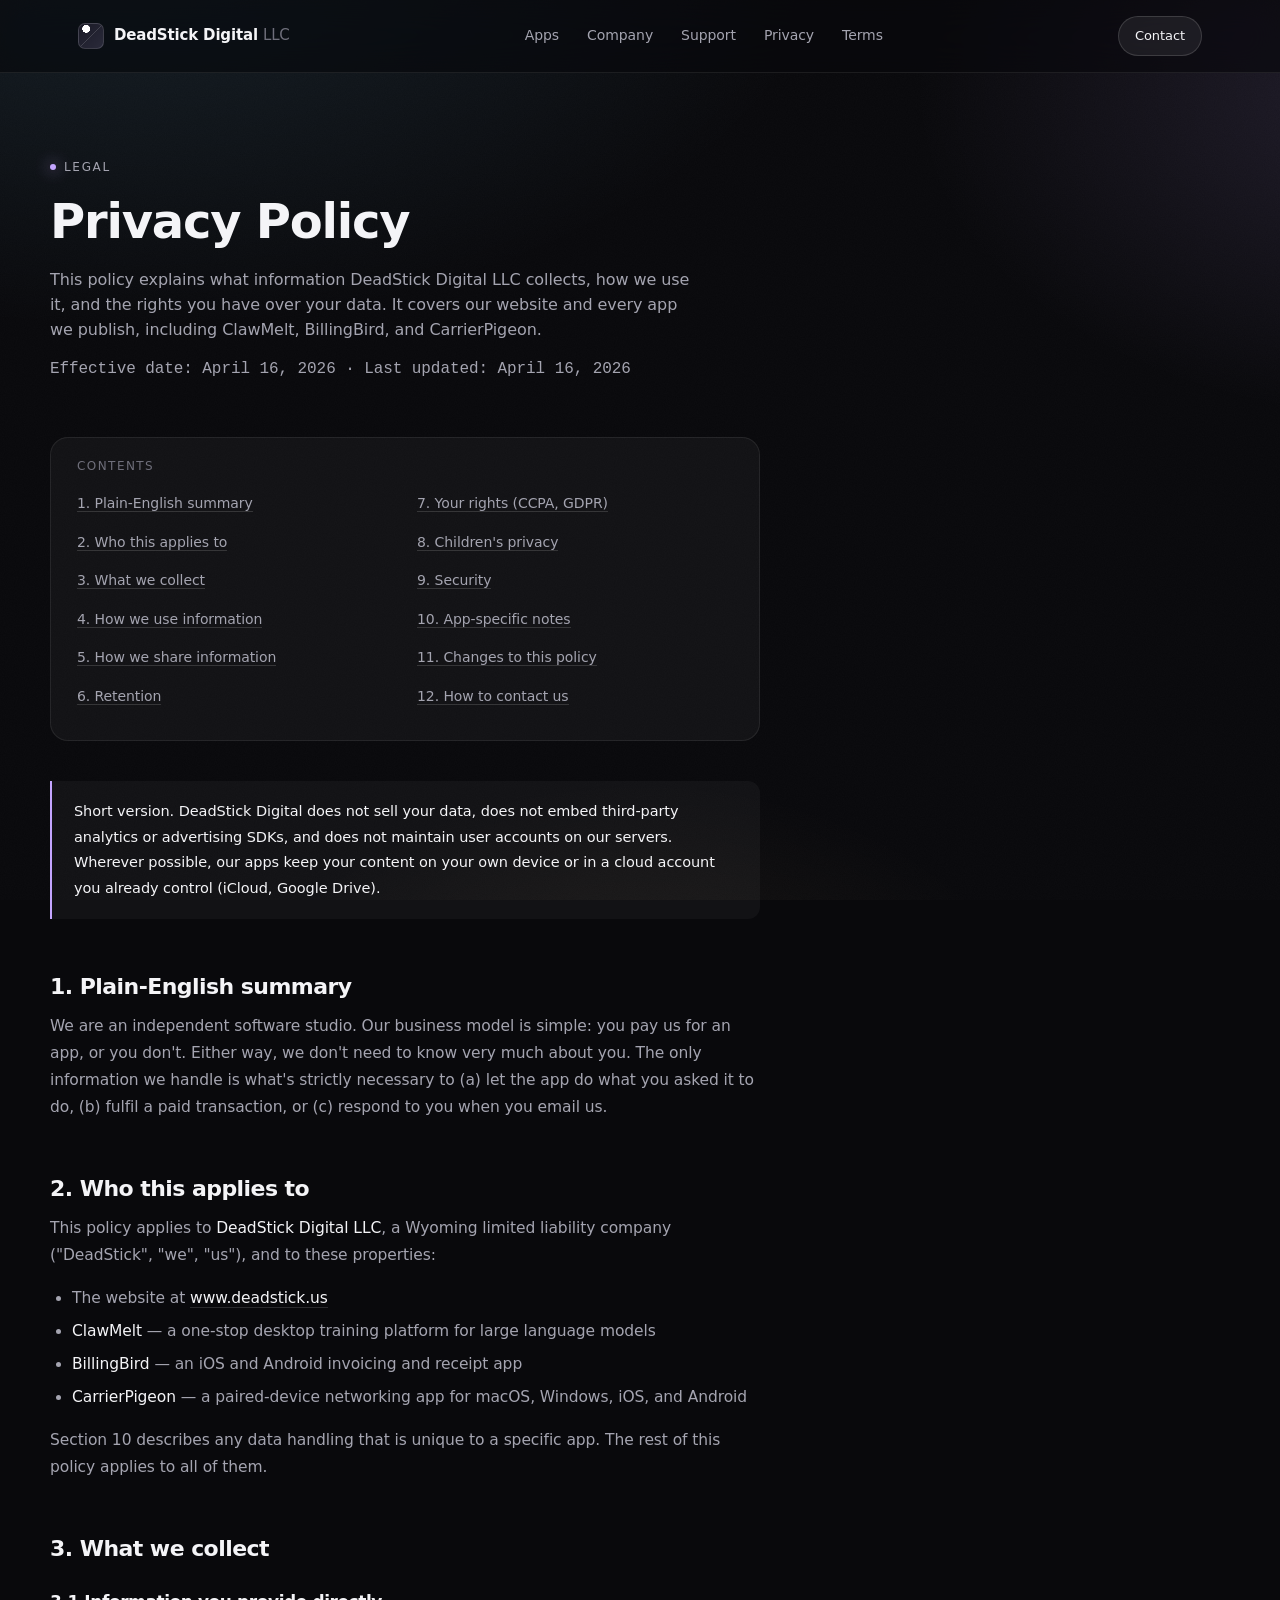
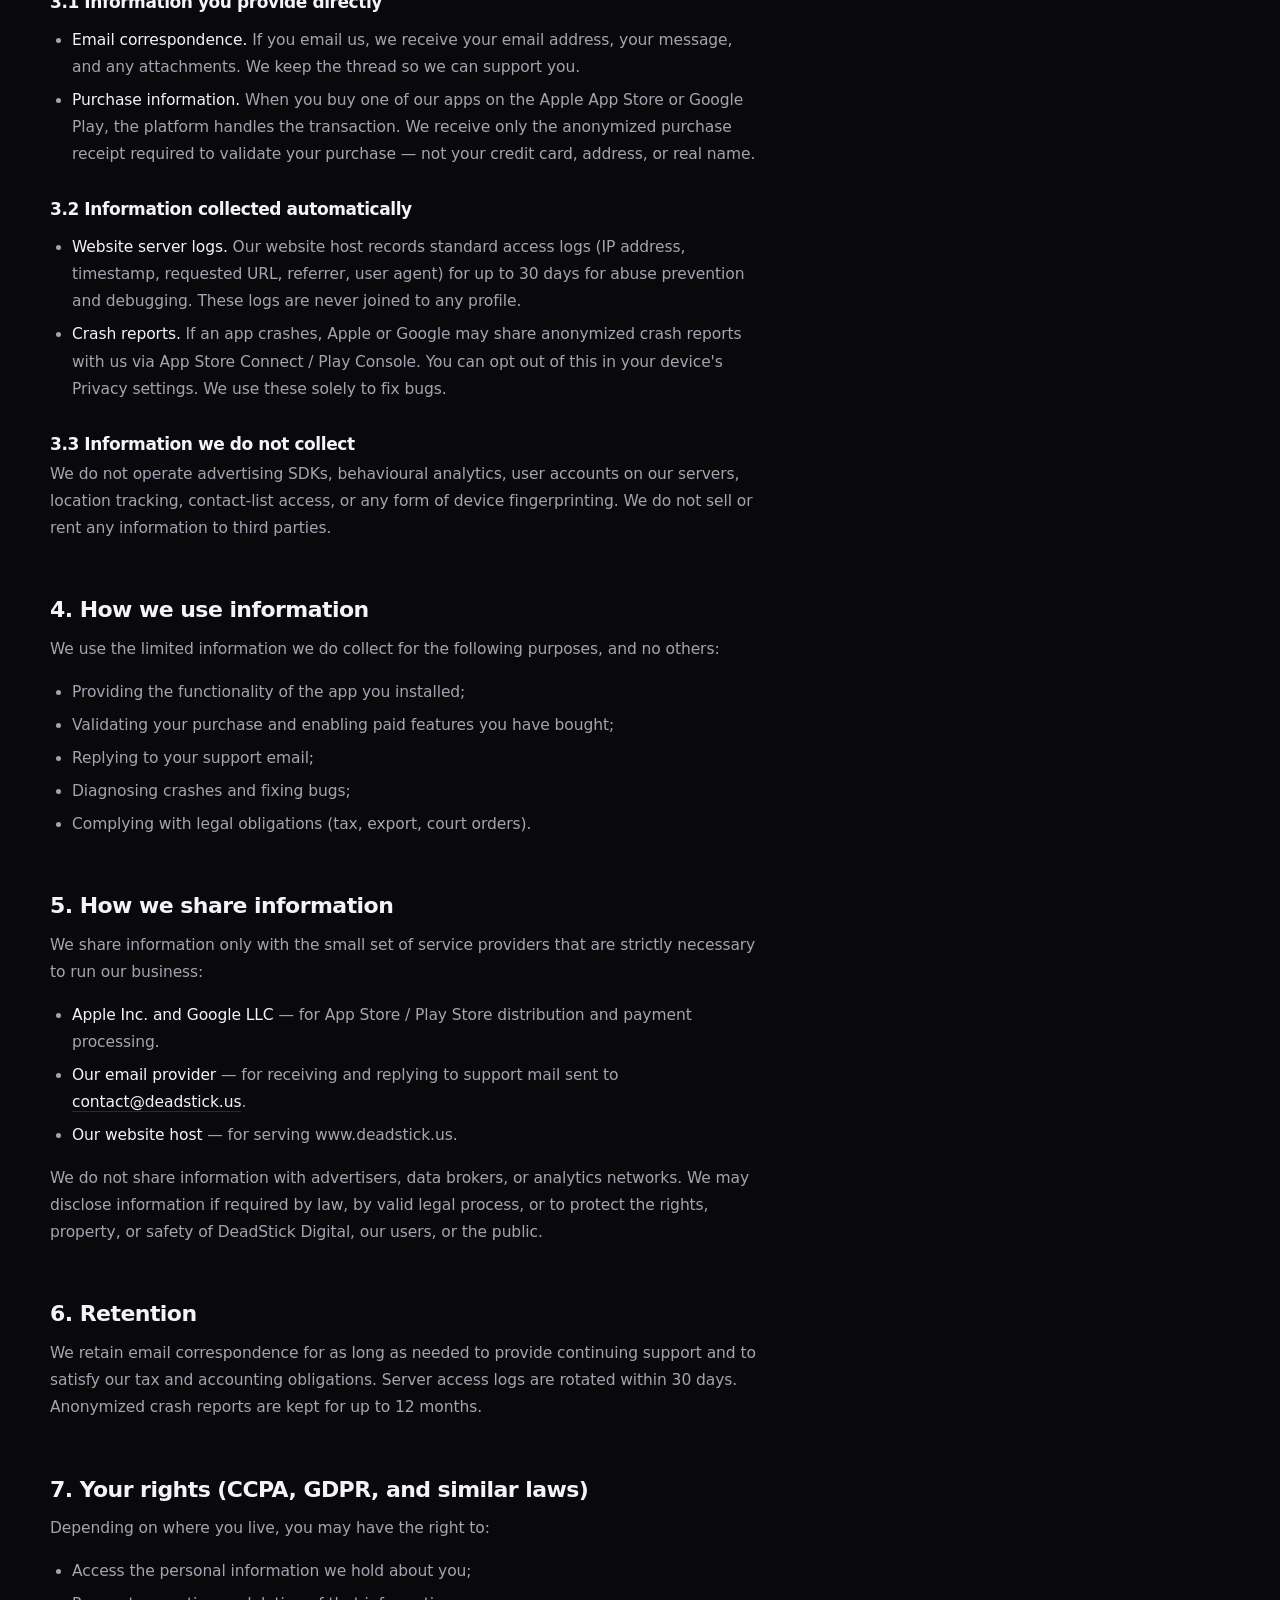
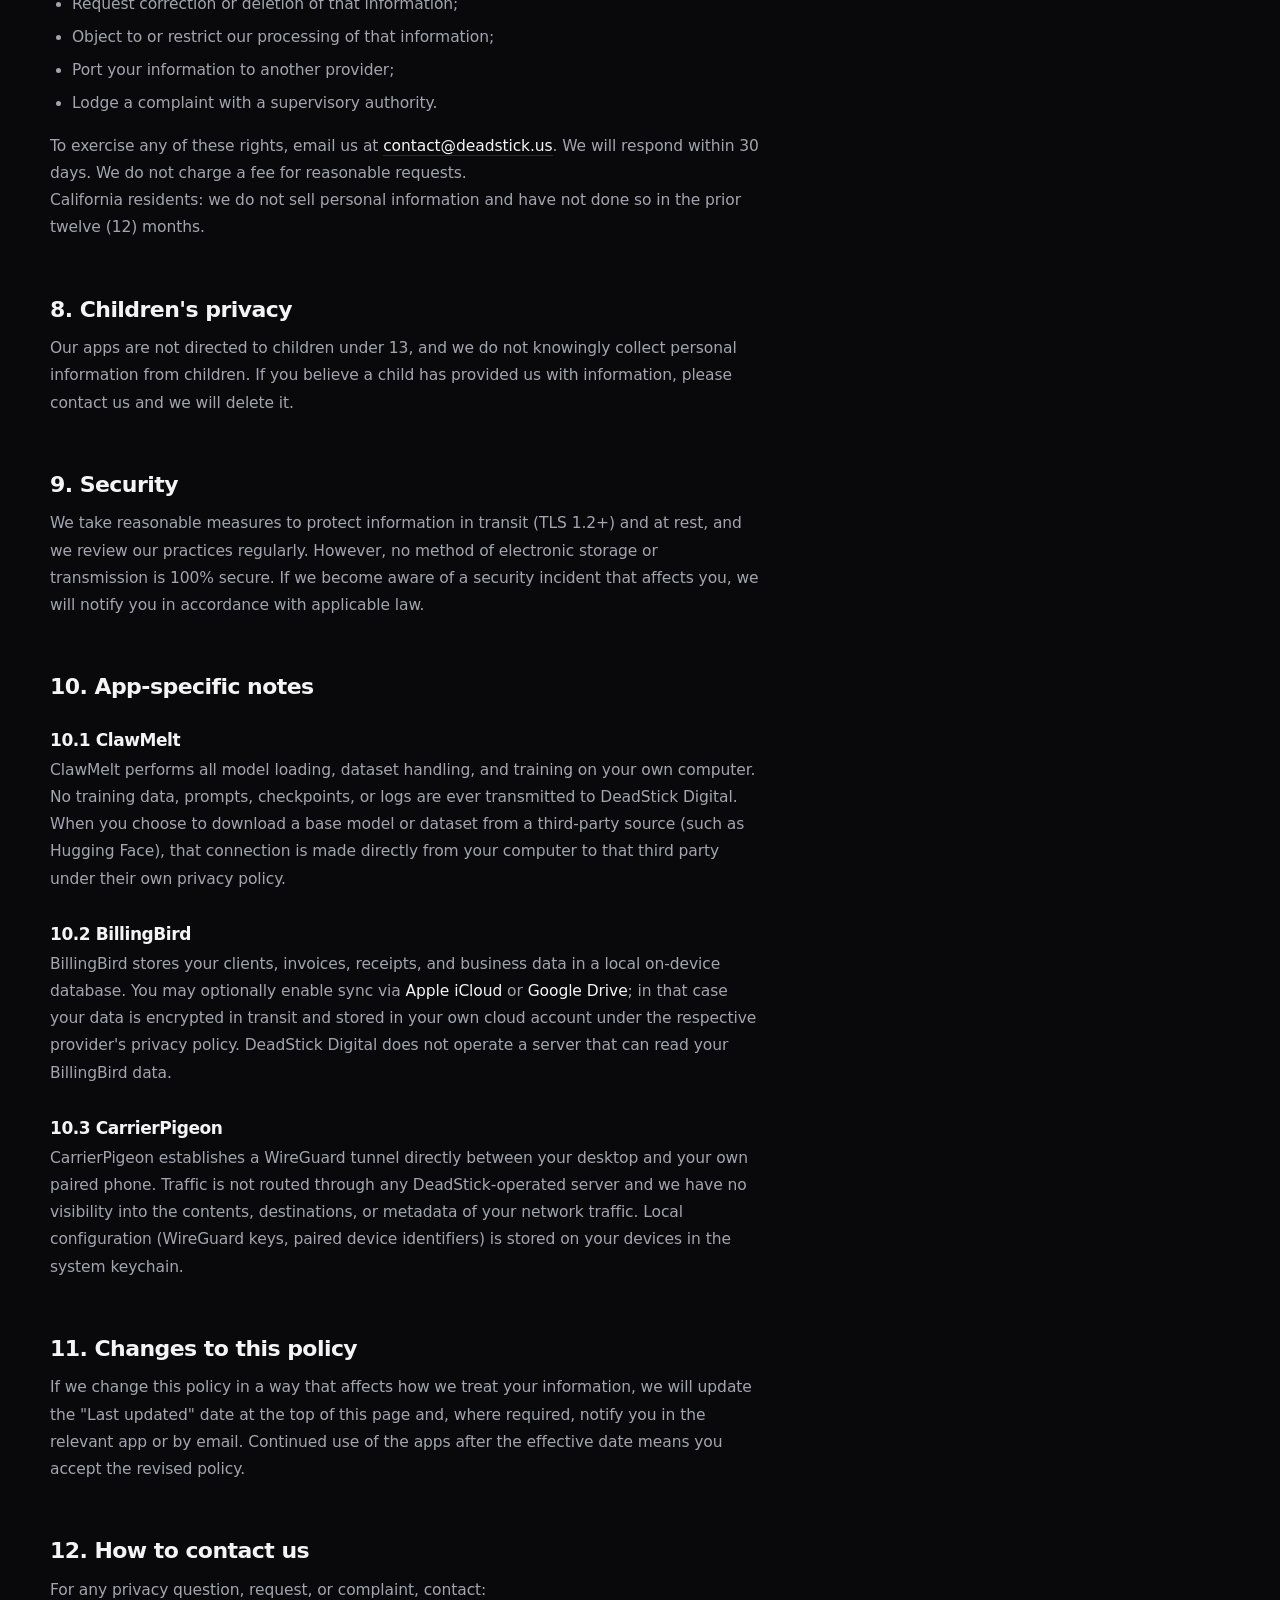
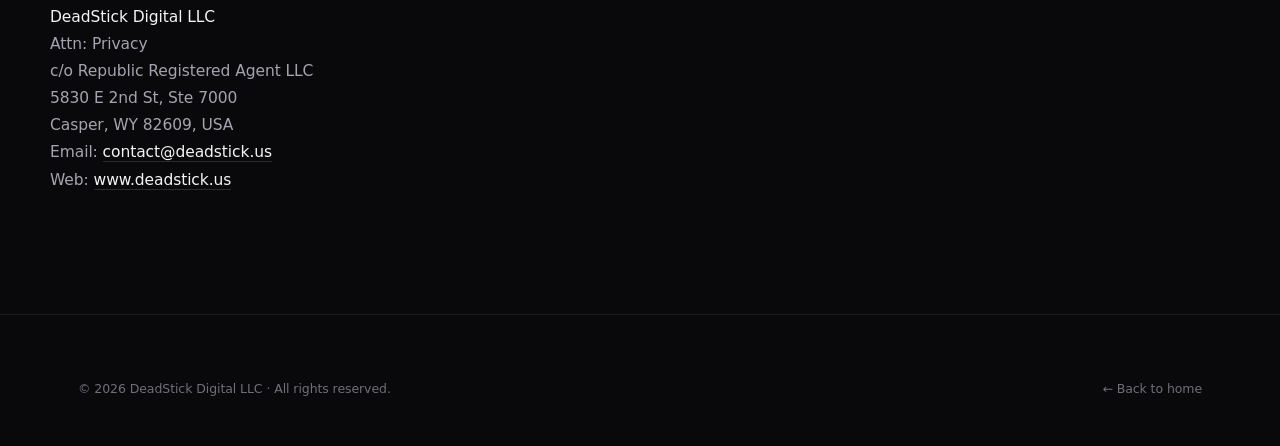
==== privacy.html @ 0a482705 "Add full site: styles, icons, sub-pages, apps, .nojekyll" ====
<!doctype html>
<html lang="en">
<head>
  <meta charset="utf-8">
  <meta name="viewport" content="width=device-width, initial-scale=1">
  <meta name="theme-color" content="#09090c">
  <meta name="description" content="Privacy policy for DeadStick Digital LLC and our apps: ClawMelt, BillingBird, and CarrierPigeon.">
  <title>Privacy Policy — DeadStick Digital LLC</title>
  <link rel="icon" type="image/png" href="icons/carrierpigeon.png">
  <link rel="stylesheet" href="styles.css">
</head>
<body>

<header class="nav">
  <div class="nav-inner">
    <a class="brand" href="index.html">
      <span class="brand-mark" aria-hidden="true"></span>
      <span class="brand-name">DeadStick Digital <span class="brand-suffix">LLC</span></span>
    </a>
    <nav class="nav-links" aria-label="Primary">
      <a href="index.html#apps">Apps</a>
      <a href="index.html#company">Company</a>
      <a href="support.html">Support</a>
      <a href="privacy.html">Privacy</a>
      <a href="terms.html">Terms</a>
    </nav>
    <a class="nav-cta" href="mailto:contact@deadstick.us">Contact</a>
  </div>
</header>

<main>
<section class="doc wrap">
  <div class="doc-head">
    <div class="eyebrow">Legal</div>
    <h1>Privacy Policy</h1>
    <p>This policy explains what information DeadStick Digital LLC collects, how we use it, and the
       rights you have over your data. It covers our website and every app we publish, including
       ClawMelt, BillingBird, and CarrierPigeon.</p>
    <p class="muted mono" style="margin-top:14px;">Effective date: April 16, 2026 · Last updated: April 16, 2026</p>
  </div>

  <div class="doc-body">

    <div class="toc" aria-label="Table of contents">
      <h4>Contents</h4>
      <ol>
        <li><a href="#summary">1. Plain-English summary</a></li>
        <li><a href="#scope">2. Who this applies to</a></li>
        <li><a href="#collected">3. What we collect</a></li>
        <li><a href="#use">4. How we use information</a></li>
        <li><a href="#share">5. How we share information</a></li>
        <li><a href="#retention">6. Retention</a></li>
        <li><a href="#rights">7. Your rights (CCPA, GDPR)</a></li>
        <li><a href="#children">8. Children's privacy</a></li>
        <li><a href="#security">9. Security</a></li>
        <li><a href="#apps">10. App-specific notes</a></li>
        <li><a href="#changes">11. Changes to this policy</a></li>
        <li><a href="#contact">12. How to contact us</a></li>
      </ol>
    </div>

    <div class="callout">
      <strong>Short version.</strong> DeadStick Digital does not sell your data, does not embed
      third-party analytics or advertising SDKs, and does not maintain user accounts on our servers.
      Wherever possible, our apps keep your content on your own device or in a cloud account you
      already control (iCloud, Google Drive).
    </div>

    <h2 id="summary">1. Plain-English summary</h2>
    <p>We are an independent software studio. Our business model is simple: you pay us for an app,
       or you don't. Either way, we don't need to know very much about you. The only information we
       handle is what's strictly necessary to (a) let the app do what you asked it to do, (b) fulfil a
       paid transaction, or (c) respond to you when you email us.</p>

    <h2 id="scope">2. Who this applies to</h2>
    <p>This policy applies to <strong>DeadStick Digital LLC</strong>, a Wyoming limited liability
       company ("DeadStick", "we", "us"), and to these properties:</p>
    <ul>
      <li>The website at <a href="https://www.deadstick.us">www.deadstick.us</a></li>
      <li><strong>ClawMelt</strong> — a one-stop desktop training platform for large language models</li>
      <li><strong>BillingBird</strong> — an iOS and Android invoicing and receipt app</li>
      <li><strong>CarrierPigeon</strong> — a paired-device networking app for macOS, Windows, iOS, and Android</li>
    </ul>
    <p>Section 10 describes any data handling that is unique to a specific app. The rest of this
       policy applies to all of them.</p>

    <h2 id="collected">3. What we collect</h2>

    <h3>3.1 Information you provide directly</h3>
    <ul>
      <li><strong>Email correspondence.</strong> If you email us, we receive your email address,
          your message, and any attachments. We keep the thread so we can support you.</li>
      <li><strong>Purchase information.</strong> When you buy one of our apps on the Apple App Store
          or Google Play, the platform handles the transaction. We receive only the anonymized
          purchase receipt required to validate your purchase — not your credit card, address, or
          real name.</li>
    </ul>

    <h3>3.2 Information collected automatically</h3>
    <ul>
      <li><strong>Website server logs.</strong> Our website host records standard access logs
          (IP address, timestamp, requested URL, referrer, user agent) for up to 30 days for
          abuse prevention and debugging. These logs are never joined to any profile.</li>
      <li><strong>Crash reports.</strong> If an app crashes, Apple or Google may share anonymized
          crash reports with us via App Store Connect / Play Console. You can opt out of this in
          your device's Privacy settings. We use these solely to fix bugs.</li>
    </ul>

    <h3>3.3 Information we do not collect</h3>
    <p>We do not operate advertising SDKs, behavioural analytics, user accounts on our servers,
       location tracking, contact-list access, or any form of device fingerprinting. We do not
       sell or rent any information to third parties.</p>

    <h2 id="use">4. How we use information</h2>
    <p>We use the limited information we do collect for the following purposes, and no others:</p>
    <ul>
      <li>Providing the functionality of the app you installed;</li>
      <li>Validating your purchase and enabling paid features you have bought;</li>
      <li>Replying to your support email;</li>
      <li>Diagnosing crashes and fixing bugs;</li>
      <li>Complying with legal obligations (tax, export, court orders).</li>
    </ul>

    <h2 id="share">5. How we share information</h2>
    <p>We share information only with the small set of service providers that are strictly necessary
       to run our business:</p>
    <ul>
      <li><strong>Apple Inc. and Google LLC</strong> — for App Store / Play Store distribution and
          payment processing.</li>
      <li><strong>Our email provider</strong> — for receiving and replying to support mail sent to
          <a href="mailto:contact@deadstick.us">contact@deadstick.us</a>.</li>
      <li><strong>Our website host</strong> — for serving www.deadstick.us.</li>
    </ul>
    <p>We do not share information with advertisers, data brokers, or analytics networks. We may
       disclose information if required by law, by valid legal process, or to protect the rights,
       property, or safety of DeadStick Digital, our users, or the public.</p>

    <h2 id="retention">6. Retention</h2>
    <p>We retain email correspondence for as long as needed to provide continuing support and to
       satisfy our tax and accounting obligations. Server access logs are rotated within 30 days.
       Anonymized crash reports are kept for up to 12 months.</p>

    <h2 id="rights">7. Your rights (CCPA, GDPR, and similar laws)</h2>
    <p>Depending on where you live, you may have the right to:</p>
    <ul>
      <li>Access the personal information we hold about you;</li>
      <li>Request correction or deletion of that information;</li>
      <li>Object to or restrict our processing of that information;</li>
      <li>Port your information to another provider;</li>
      <li>Lodge a complaint with a supervisory authority.</li>
    </ul>
    <p>To exercise any of these rights, email us at
       <a href="mailto:contact@deadstick.us">contact@deadstick.us</a>. We will respond within 30 days.
       We do not charge a fee for reasonable requests.</p>
    <p>California residents: we do not sell personal information and have not done so in the prior
       twelve (12) months.</p>

    <h2 id="children">8. Children's privacy</h2>
    <p>Our apps are not directed to children under 13, and we do not knowingly collect personal
       information from children. If you believe a child has provided us with information, please
       contact us and we will delete it.</p>

    <h2 id="security">9. Security</h2>
    <p>We take reasonable measures to protect information in transit (TLS 1.2+) and at rest, and we
       review our practices regularly. However, no method of electronic storage or transmission is
       100% secure. If we become aware of a security incident that affects you, we will notify you
       in accordance with applicable law.</p>

    <h2 id="apps">10. App-specific notes</h2>

    <h3>10.1 ClawMelt</h3>
    <p>ClawMelt performs all model loading, dataset handling, and training on your own computer.
       No training data, prompts, checkpoints, or logs are ever transmitted to DeadStick Digital.
       When you choose to download a base model or dataset from a third-party source (such as
       Hugging Face), that connection is made directly from your computer to that third party under
       their own privacy policy.</p>

    <h3>10.2 BillingBird</h3>
    <p>BillingBird stores your clients, invoices, receipts, and business data in a local on-device
       database. You may optionally enable sync via <strong>Apple iCloud</strong> or
       <strong>Google Drive</strong>; in that case your data is encrypted in transit and stored in
       your own cloud account under the respective provider's privacy policy. DeadStick Digital does
       not operate a server that can read your BillingBird data.</p>

    <h3>10.3 CarrierPigeon</h3>
    <p>CarrierPigeon establishes a WireGuard tunnel directly between your desktop and your own
       paired phone. Traffic is not routed through any DeadStick-operated server and we have no
       visibility into the contents, destinations, or metadata of your network traffic. Local
       configuration (WireGuard keys, paired device identifiers) is stored on your devices in the
       system keychain.</p>

    <h2 id="changes">11. Changes to this policy</h2>
    <p>If we change this policy in a way that affects how we treat your information, we will update
       the "Last updated" date at the top of this page and, where required, notify you in the
       relevant app or by email. Continued use of the apps after the effective date means you accept
       the revised policy.</p>

    <h2 id="contact">12. How to contact us</h2>
    <p>For any privacy question, request, or complaint, contact:</p>
    <p>
      <strong>DeadStick Digital LLC</strong><br>
      Attn: Privacy<br>
      c/o Republic Registered Agent LLC<br>5830 E 2nd St, Ste 7000<br>
      Casper, WY 82609, USA<br>
      Email: <a href="mailto:contact@deadstick.us">contact@deadstick.us</a><br>
      Web: <a href="https://www.deadstick.us">www.deadstick.us</a>
    </p>

  </div>
</section>
</main>

<footer>
  <div class="wrap">
    <div class="footer-bottom" style="border:0; padding:0;">
      <div>© 2026 DeadStick Digital LLC · All rights reserved.</div>
      <div><a href="index.html">← Back to home</a></div>
    </div>
  </div>
</footer>

</body>
</html>
---- styles.css ----
/* =========================================================
   DeadStick Digital LLC — Shared Styles
   Design language: modern, crisp, flowing. Dark-first with
   careful whitespace, soft gradient accents, and glassy cards.
   ========================================================= */

:root {
  --bg: #09090c;
  --bg-elev: #101018;
  --bg-elev-2: #15151f;
  --surface: rgba(255, 255, 255, 0.04);
  --surface-strong: rgba(255, 255, 255, 0.07);
  --border: rgba(255, 255, 255, 0.08);
  --border-strong: rgba(255, 255, 255, 0.14);

  --text: #f4f4f7;
  --text-muted: #a4a4b0;
  --text-soft: #6f6f7b;

  --accent: #c4a5ff;
  --accent-2: #7dd4ff;
  --accent-3: #ffd28a;

  /* Per-app accents (keyed to each app's icon palette) */
  --claw: #ff5a4d;           /* dripping red claw */
  --claw-soft: #ff5a4d33;
  --bill: #5ea8e8;           /* sky-blue feather */
  --bill-soft: #5ea8e833;
  --pigeon: #c77dff;         /* neon-violet pigeon */
  --pigeon-soft: #c77dff33;

  --radius-xs: 8px;
  --radius-sm: 12px;
  --radius-md: 18px;
  --radius-lg: 28px;

  --shadow-glow: 0 20px 60px -20px rgba(124, 122, 255, 0.35);
  --shadow-card: 0 1px 0 rgba(255,255,255,0.06) inset,
                  0 30px 80px -40px rgba(0,0,0,0.8);

  --font-sans: -apple-system, BlinkMacSystemFont, "SF Pro Text",
               "Inter", "Segoe UI", system-ui, sans-serif;
  --font-display: "SF Pro Display", -apple-system, BlinkMacSystemFont,
                  "Inter", "Segoe UI", system-ui, sans-serif;
  --font-mono: "SF Mono", "JetBrains Mono", ui-monospace, Menlo, monospace;

  --maxw: 1180px;
  --pad-x: 28px;
}

*, *::before, *::after { box-sizing: border-box; }
html, body { margin: 0; padding: 0; }

html { scroll-behavior: smooth; }

body {
  font-family: var(--font-sans);
  background: var(--bg);
  color: var(--text);
  -webkit-font-smoothing: antialiased;
  -moz-osx-font-smoothing: grayscale;
  line-height: 1.55;
  letter-spacing: -0.005em;
  overflow-x: hidden;
}

/* Background aurora */
body::before {
  content: "";
  position: fixed;
  inset: 0;
  z-index: -1;
  background:
    radial-gradient(1200px 700px at 10% -10%, rgba(125, 212, 255, 0.12), transparent 60%),
    radial-gradient(900px 600px at 110% 10%, rgba(196, 165, 255, 0.13), transparent 55%),
    radial-gradient(700px 500px at 50% 120%, rgba(255, 210, 138, 0.08), transparent 60%),
    var(--bg);
  pointer-events: none;
}

/* Subtle grain */
body::after {
  content: "";
  position: fixed;
  inset: 0;
  z-index: -1;
  opacity: 0.04;
  pointer-events: none;
  background-image: url("data:image/svg+xml;utf8,<svg xmlns='http://www.w3.org/2000/svg' width='120' height='120'><filter id='n'><feTurbulence type='fractalNoise' baseFrequency='0.9' numOctaves='2' stitchTiles='stitch'/><feColorMatrix values='0 0 0 0 1  0 0 0 0 1  0 0 0 0 1  0 0 0 0.5 0'/></filter><rect width='120' height='120' filter='url(%23n)'/></svg>");
}

a { color: inherit; text-decoration: none; }
img { max-width: 100%; display: block; }
button { font: inherit; color: inherit; }

/* --------------------- Typography --------------------- */

h1, h2, h3, h4 {
  font-family: var(--font-display);
  letter-spacing: -0.025em;
  line-height: 1.08;
  margin: 0;
  font-weight: 600;
}

h1 { font-size: clamp(40px, 6vw, 72px); }
h2 { font-size: clamp(28px, 3.2vw, 42px); }
h3 { font-size: clamp(20px, 1.6vw, 24px); }
h4 { font-size: 17px; }

p  { margin: 0; }
.muted { color: var(--text-muted); }
.soft  { color: var(--text-soft); }
.mono  { font-family: var(--font-mono); font-size: 13px; }

.eyebrow {
  display: inline-flex;
  align-items: center;
  gap: 8px;
  font-size: 12px;
  text-transform: uppercase;
  letter-spacing: 0.14em;
  color: var(--text-muted);
  font-weight: 500;
}
.eyebrow::before {
  content: "";
  width: 6px; height: 6px;
  border-radius: 999px;
  background: var(--accent);
  box-shadow: 0 0 16px var(--accent);
}

/* --------------------- Layout --------------------- */

.wrap {
  max-width: var(--maxw);
  margin: 0 auto;
  padding: 0 var(--pad-x);
}

section {
  padding: 110px 0;
  position: relative;
}

@media (max-width: 720px) {
  section { padding: 72px 0; }
}

.divider {
  height: 1px;
  background: linear-gradient(90deg, transparent, var(--border-strong), transparent);
  border: 0;
}

/* --------------------- Navigation --------------------- */

.nav {
  position: sticky;
  top: 0;
  z-index: 50;
  backdrop-filter: saturate(160%) blur(18px);
  -webkit-backdrop-filter: saturate(160%) blur(18px);
  background: rgba(9, 9, 12, 0.65);
  border-bottom: 1px solid var(--border);
}

.nav-inner {
  max-width: var(--maxw);
  margin: 0 auto;
  padding: 16px var(--pad-x);
  display: flex;
  align-items: center;
  justify-content: space-between;
  gap: 24px;
}

.brand {
  display: flex;
  align-items: center;
  gap: 10px;
  font-weight: 600;
  letter-spacing: -0.01em;
}
.brand-mark {
  width: 26px; height: 26px;
  border-radius: 7px;
  background:
    radial-gradient(circle at 30% 20%, #fff 0 15%, transparent 16%),
    linear-gradient(135deg, #1a1a26, #2a2a3a);
  border: 1px solid var(--border-strong);
  position: relative;
  overflow: hidden;
}
.brand-mark::after {
  content: "";
  position: absolute;
  inset: 0;
  background: linear-gradient(135deg, transparent 48%, rgba(255,255,255,0.15) 50%, transparent 52%);
}
.brand-name { font-size: 15px; }
.brand-suffix { color: var(--text-soft); font-weight: 400; }

.nav-links {
  display: flex; gap: 28px;
  font-size: 14px;
  color: var(--text-muted);
}
.nav-links a { transition: color 0.2s ease; }
.nav-links a:hover { color: var(--text); }

.nav-cta {
  padding: 9px 16px;
  border-radius: 999px;
  background: var(--surface-strong);
  border: 1px solid var(--border-strong);
  font-size: 13px;
  color: var(--text);
  transition: background 0.2s ease, transform 0.2s ease;
}
.nav-cta:hover { background: rgba(255,255,255,0.11); transform: translateY(-1px); }

@media (max-width: 720px) {
  .nav-links { display: none; }
}

/* --------------------- Hero --------------------- */

.hero {
  padding: 120px 0 80px;
  text-align: left;
  position: relative;
}
.hero-kicker {
  margin-bottom: 22px;
}
.hero h1 {
  background: linear-gradient(180deg, #ffffff 0%, #c4c4d0 120%);
  -webkit-background-clip: text;
  background-clip: text;
  color: transparent;
  max-width: 18ch;
}
.hero h1 em {
  font-style: normal;
  background: linear-gradient(120deg, #c4a5ff, #7dd4ff 55%, #ffd28a);
  -webkit-background-clip: text;
  background-clip: text;
  color: transparent;
}
.hero-sub {
  margin-top: 28px;
  max-width: 62ch;
  font-size: clamp(17px, 1.4vw, 20px);
  color: var(--text-muted);
  line-height: 1.6;
}
.hero-actions {
  margin-top: 40px;
  display: flex;
  flex-wrap: wrap;
  gap: 12px;
}

.btn {
  display: inline-flex;
  align-items: center;
  gap: 8px;
  padding: 13px 20px;
  border-radius: 999px;
  font-size: 14px;
  font-weight: 500;
  border: 1px solid var(--border-strong);
  background: var(--surface);
  color: var(--text);
  transition: all 0.25s ease;
  cursor: pointer;
}
.btn:hover {
  background: var(--surface-strong);
  transform: translateY(-1px);
}
.btn-primary {
  background: linear-gradient(135deg, #ffffff, #e1e1eb);
  color: #0a0a12;
  border-color: transparent;
  font-weight: 600;
}
.btn-primary:hover {
  background: #ffffff;
  box-shadow: 0 12px 40px -10px rgba(255,255,255,0.35);
}
.btn-arrow {
  display: inline-block;
  transition: transform 0.25s ease;
}
.btn:hover .btn-arrow { transform: translateX(3px); }

/* Hero stat strip */
.hero-meta {
  margin-top: 64px;
  padding-top: 28px;
  border-top: 1px solid var(--border);
  display: grid;
  grid-template-columns: repeat(4, 1fr);
  gap: 28px;
  color: var(--text-muted);
  font-size: 13px;
}
.hero-meta strong {
  display: block;
  color: var(--text);
  font-size: 15px;
  font-weight: 500;
  margin-bottom: 4px;
  letter-spacing: -0.01em;
}
@media (max-width: 720px) {
  .hero-meta { grid-template-columns: repeat(2, 1fr); gap: 20px; }
}

/* --------------------- Section headers --------------------- */

.section-head {
  display: flex;
  justify-content: space-between;
  align-items: flex-end;
  gap: 32px;
  margin-bottom: 56px;
}
.section-head h2 {
  max-width: 20ch;
}
.section-head p {
  max-width: 52ch;
  color: var(--text-muted);
  font-size: 16px;
}
@media (max-width: 720px) {
  .section-head { flex-direction: column; align-items: flex-start; margin-bottom: 40px; }
}

/* --------------------- App Cards --------------------- */

.apps-grid {
  display: grid;
  grid-template-columns: repeat(3, 1fr);
  gap: 20px;
}
@media (max-width: 960px) { .apps-grid { grid-template-columns: 1fr; } }

.app-card {
  --card-accent: var(--accent);
  --card-accent-soft: rgba(196, 165, 255, 0.2);
  position: relative;
  display: flex;
  flex-direction: column;
  padding: 30px 28px 28px;
  border-radius: var(--radius-lg);
  border: 1px solid var(--border);
  background:
    linear-gradient(180deg, rgba(255,255,255,0.035), rgba(255,255,255,0.012));
  box-shadow: var(--shadow-card);
  overflow: hidden;
  transition: transform 0.35s ease, border-color 0.35s ease;
  min-height: 480px;
}
.app-card:hover {
  transform: translateY(-4px);
  border-color: var(--border-strong);
}
.app-card::before {
  content: "";
  position: absolute;
  inset: -2px;
  border-radius: inherit;
  background: radial-gradient(220px 160px at 30% 0%, var(--card-accent-soft), transparent 70%);
  pointer-events: none;
  z-index: 0;
}
.app-card > * { position: relative; z-index: 1; }

.app-card.is-clawmelt    { --card-accent: var(--claw);   --card-accent-soft: var(--claw-soft); }
.app-card.is-billingbird { --card-accent: var(--bill);   --card-accent-soft: var(--bill-soft); }
.app-card.is-carrierpigeon { --card-accent: var(--pigeon); --card-accent-soft: var(--pigeon-soft); }

.app-icon {
  width: 84px;
  height: 84px;
  border-radius: 20px;
  overflow: hidden;
  box-shadow: 0 12px 34px -10px rgba(0,0,0,0.6),
              0 0 0 1px var(--border-strong) inset;
  margin-bottom: 22px;
}
.app-icon img, .app-icon svg { width: 100%; height: 100%; display: block; }

.app-card h3 {
  margin-bottom: 6px;
  font-size: 22px;
}
.app-card .app-tag {
  color: var(--card-accent);
  font-size: 12px;
  text-transform: uppercase;
  letter-spacing: 0.12em;
  font-weight: 500;
  margin-bottom: 16px;
}
.app-card .app-desc {
  color: var(--text-muted);
  font-size: 14.5px;
  line-height: 1.6;
  margin-bottom: 20px;
}
.app-card .app-features {
  list-style: none;
  padding: 0;
  margin: 0 0 28px;
  display: flex;
  flex-direction: column;
  gap: 8px;
  font-size: 13.5px;
  color: var(--text-muted);
}
.app-card .app-features li {
  display: flex;
  align-items: center;
  gap: 10px;
}
.app-card .app-features li::before {
  content: "";
  width: 5px; height: 5px;
  border-radius: 999px;
  background: var(--card-accent);
  flex-shrink: 0;
}
.app-card .app-link {
  margin-top: auto;
  display: inline-flex;
  align-items: center;
  gap: 6px;
  padding-top: 18px;
  border-top: 1px solid var(--border);
  color: var(--card-accent);
  font-size: 13.5px;
  font-weight: 500;
  transition: gap 0.25s ease;
}
.app-card .app-link:hover { gap: 10px; }

/* --------------------- Values / About --------------------- */

.values-grid {
  display: grid;
  grid-template-columns: repeat(3, 1fr);
  gap: 20px;
}
@media (max-width: 960px) { .values-grid { grid-template-columns: 1fr; } }

.value {
  padding: 32px 28px;
  border-radius: var(--radius-md);
  border: 1px solid var(--border);
  background: var(--surface);
}
.value .value-num {
  font-family: var(--font-mono);
  color: var(--text-soft);
  font-size: 12px;
  letter-spacing: 0.1em;
  margin-bottom: 18px;
}
.value h3 { margin-bottom: 10px; font-size: 19px; }
.value p { color: var(--text-muted); font-size: 14.5px; line-height: 1.6; }

/* --------------------- CTA / Contact panel --------------------- */

.cta-panel {
  border-radius: var(--radius-lg);
  padding: 48px;
  border: 1px solid var(--border-strong);
  background:
    radial-gradient(600px 300px at 100% 0%, rgba(125,212,255,0.12), transparent 60%),
    radial-gradient(500px 300px at 0% 100%, rgba(196,165,255,0.12), transparent 60%),
    linear-gradient(180deg, rgba(255,255,255,0.03), rgba(255,255,255,0.01));
  display: grid;
  grid-template-columns: 1.1fr 1fr;
  gap: 40px;
  align-items: center;
}
.cta-panel h2 { max-width: 16ch; }
.cta-panel p  { color: var(--text-muted); margin-top: 16px; max-width: 48ch; }
.cta-meta     { display: flex; flex-direction: column; gap: 14px; font-size: 14px; }
.cta-meta a   { color: var(--text); border-bottom: 1px solid var(--border-strong); padding-bottom: 2px; }
.cta-meta a:hover { border-color: var(--accent); color: var(--accent); }
.cta-meta .label { display: block; color: var(--text-soft); font-size: 12px; letter-spacing: 0.08em; text-transform: uppercase; margin-bottom: 4px; }

@media (max-width: 900px) {
  .cta-panel { grid-template-columns: 1fr; padding: 32px; }
}

/* --------------------- Footer --------------------- */

footer {
  border-top: 1px solid var(--border);
  padding: 64px 0 48px;
  color: var(--text-muted);
  font-size: 14px;
}
.footer-grid {
  display: grid;
  grid-template-columns: 2fr 1fr 1fr 1fr;
  gap: 32px;
  margin-bottom: 48px;
}
.footer-brand { max-width: 36ch; }
.footer-brand p { margin-top: 14px; color: var(--text-soft); font-size: 13px; line-height: 1.65; }
.footer-col h4 {
  font-size: 12px;
  color: var(--text-soft);
  text-transform: uppercase;
  letter-spacing: 0.14em;
  margin-bottom: 16px;
  font-weight: 500;
}
.footer-col ul {
  list-style: none;
  padding: 0;
  margin: 0;
  display: flex;
  flex-direction: column;
  gap: 10px;
}
.footer-col a { color: var(--text-muted); transition: color 0.2s ease; }
.footer-col a:hover { color: var(--text); }

.footer-bottom {
  display: flex;
  justify-content: space-between;
  align-items: center;
  gap: 16px;
  padding-top: 24px;
  border-top: 1px solid var(--border);
  flex-wrap: wrap;
  color: var(--text-soft);
  font-size: 12.5px;
}
.legal-note { max-width: 70ch; }

@media (max-width: 720px) {
  .footer-grid { grid-template-columns: 1fr 1fr; }
  .footer-brand { grid-column: 1 / -1; }
}

/* --------------------- Document pages (privacy / terms / support) ----- */

.doc {
  padding: 80px 0 120px;
}
.doc-head {
  margin-bottom: 56px;
  max-width: 64ch;
}
.doc-head .eyebrow { margin-bottom: 20px; }
.doc-head h1 { font-size: clamp(34px, 4vw, 48px); }
.doc-head p  { margin-top: 20px; color: var(--text-muted); font-size: 16px; }

.doc-body {
  max-width: 72ch;
  color: var(--text);
  font-size: 15.5px;
  line-height: 1.75;
}
.doc-body h2 {
  font-size: 22px;
  margin: 56px 0 14px;
}
.doc-body h3 {
  font-size: 17px;
  margin: 32px 0 8px;
}
.doc-body p, .doc-body li { color: var(--text-muted); }
.doc-body strong { color: var(--text); font-weight: 500; }
.doc-body ul, .doc-body ol {
  padding-left: 22px;
}
.doc-body li { margin-bottom: 6px; }
.doc-body a { color: var(--text); border-bottom: 1px solid var(--border-strong); }
.doc-body a:hover { border-color: var(--accent); color: var(--accent); }
.doc-body hr {
  border: 0;
  border-top: 1px solid var(--border);
  margin: 48px 0;
}
.doc-body .callout {
  padding: 18px 22px;
  border-left: 2px solid var(--accent);
  background: var(--surface);
  border-radius: 0 var(--radius-sm) var(--radius-sm) 0;
  color: var(--text);
  font-size: 14.5px;
  margin: 20px 0 28px;
}

.toc {
  margin-bottom: 40px;
  padding: 22px 26px;
  border: 1px solid var(--border);
  border-radius: var(--radius-md);
  background: var(--surface);
}
.toc h4 {
  font-size: 12px;
  color: var(--text-soft);
  text-transform: uppercase;
  letter-spacing: 0.12em;
  margin-bottom: 14px;
  font-weight: 500;
}
.toc ol {
  list-style: none;
  padding: 0;
  margin: 0;
  column-count: 2;
  column-gap: 24px;
  font-size: 14px;
}
.toc li { padding: 4px 0; }
.toc a { color: var(--text-muted); }
.toc a:hover { color: var(--text); }
@media (max-width: 600px) { .toc ol { column-count: 1; } }

/* --------------------- App detail page --------------------- */

.app-hero {
  padding: 80px 0 64px;
  display: grid;
  grid-template-columns: 140px 1fr;
  gap: 36px;
  align-items: center;
}
.app-hero .app-icon {
  width: 140px;
  height: 140px;
  border-radius: 32px;
  margin: 0;
}
.app-hero h1 { font-size: clamp(40px, 5vw, 56px); }
.app-hero .eyebrow { margin-bottom: 14px; }
.app-hero p { color: var(--text-muted); margin-top: 16px; max-width: 58ch; font-size: 17px; }

@media (max-width: 720px) {
  .app-hero { grid-template-columns: 1fr; gap: 20px; }
  .app-hero .app-icon { width: 104px; height: 104px; }
}

.detail-grid {
  display: grid;
  grid-template-columns: 1.4fr 1fr;
  gap: 48px;
  align-items: start;
}
@media (max-width: 900px) { .detail-grid { grid-template-columns: 1fr; } }

.detail-body h2 { font-size: 24px; margin-bottom: 14px; }
.detail-body p  { color: var(--text-muted); font-size: 15.5px; line-height: 1.7; margin-bottom: 14px; }
.detail-body h3 { font-size: 17px; margin: 28px 0 8px; }
.detail-body ul { color: var(--text-muted); font-size: 14.5px; line-height: 1.7; padding-left: 22px; }

.side-card {
  padding: 28px;
  border-radius: var(--radius-md);
  border: 1px solid var(--border);
  background: var(--surface);
  position: sticky;
  top: 96px;
}
.side-card h4 {
  font-size: 12px;
  color: var(--text-soft);
  text-transform: uppercase;
  letter-spacing: 0.12em;
  margin-bottom: 16px;
  font-weight: 500;
}
.side-card dl { margin: 0; display: grid; grid-template-columns: auto 1fr; gap: 10px 16px; font-size: 13.5px; }
.side-card dt { color: var(--text-soft); }
.side-card dd { color: var(--text); margin: 0; }
.side-card .btn { margin-top: 20px; width: 100%; justify-content: center; }
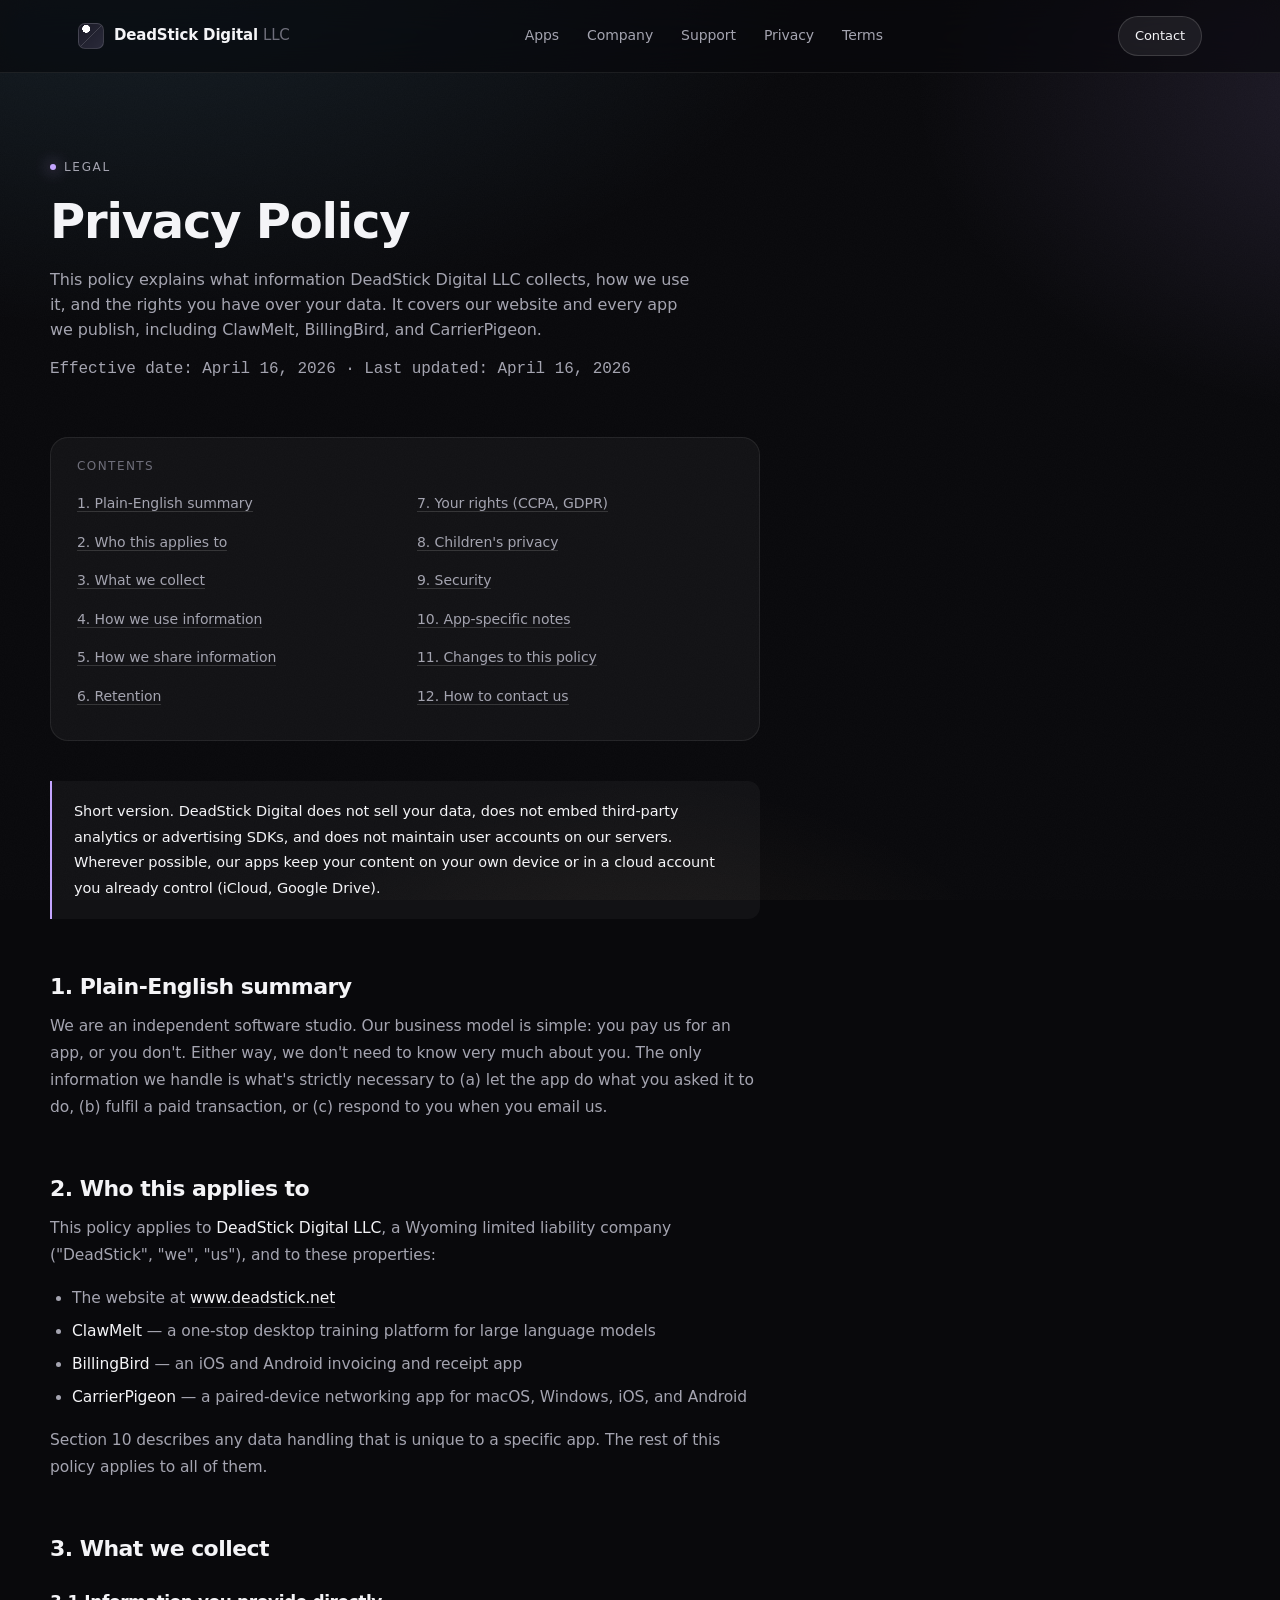
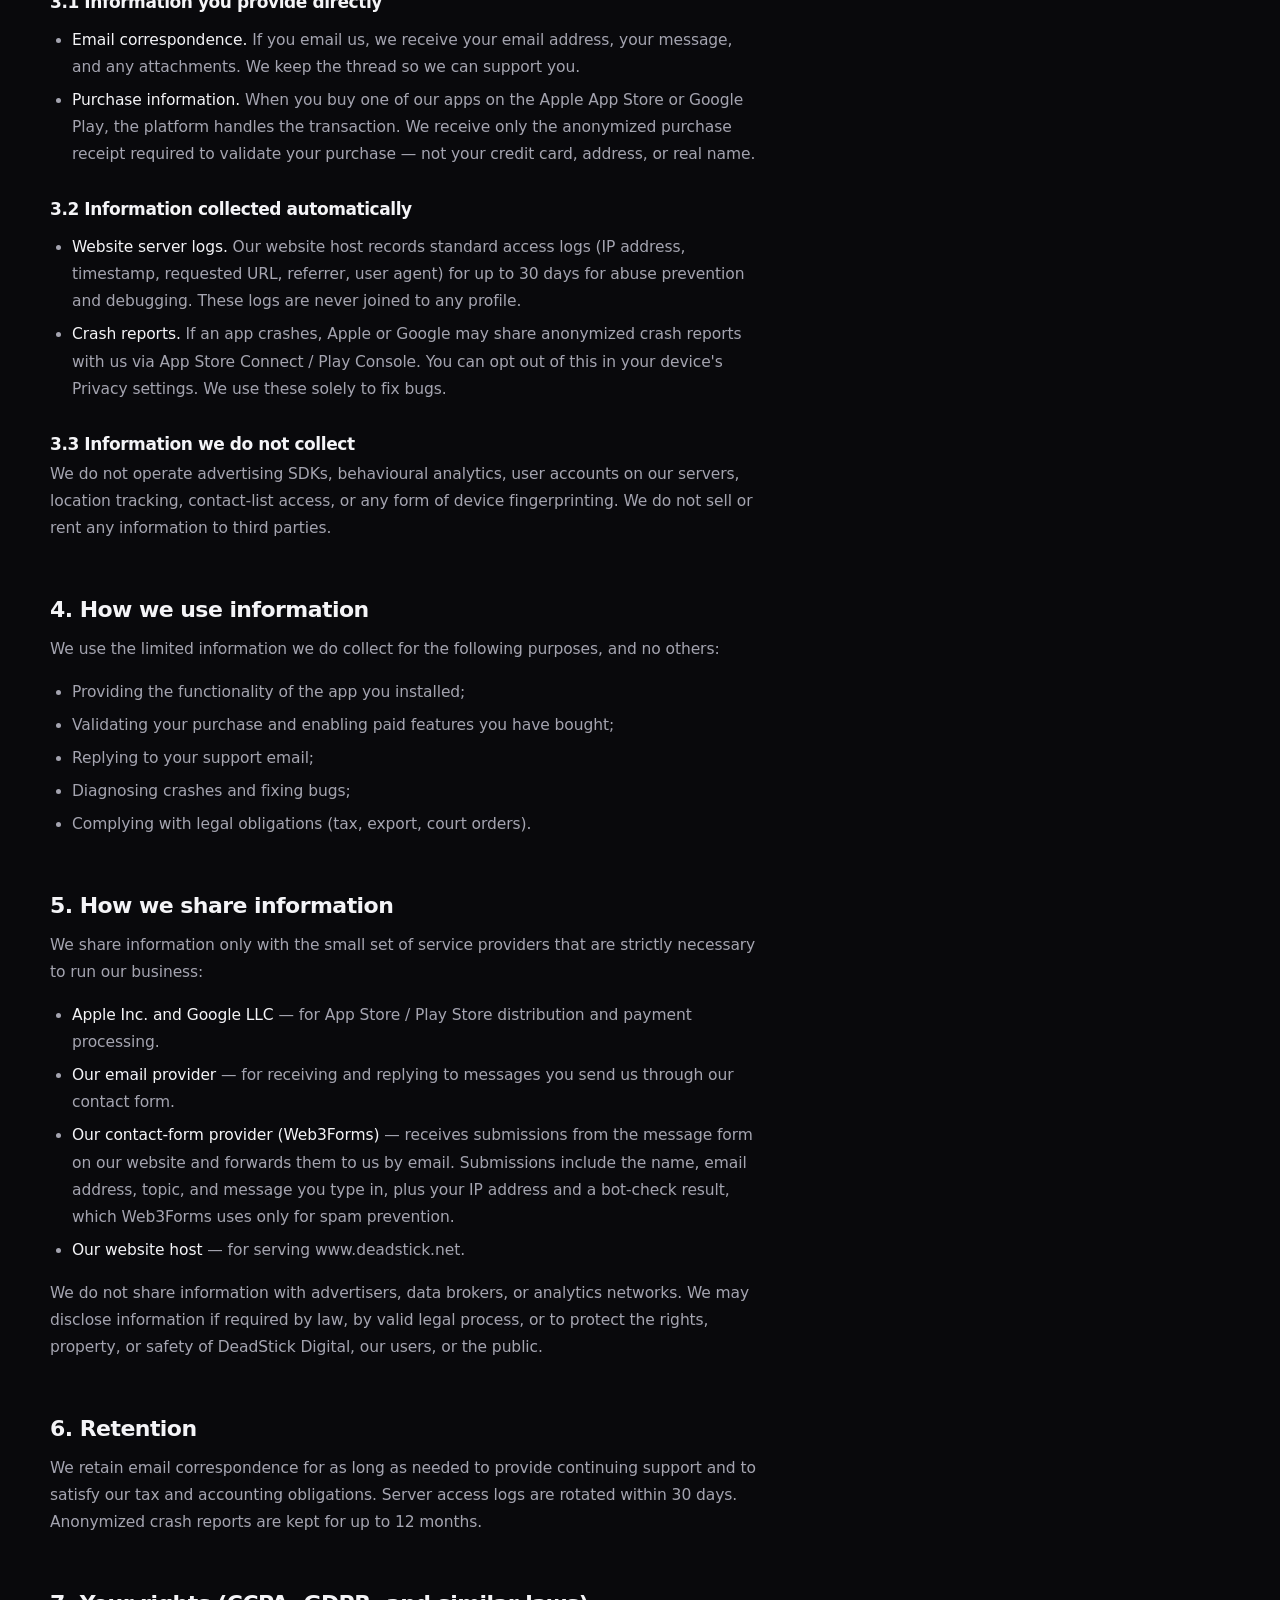
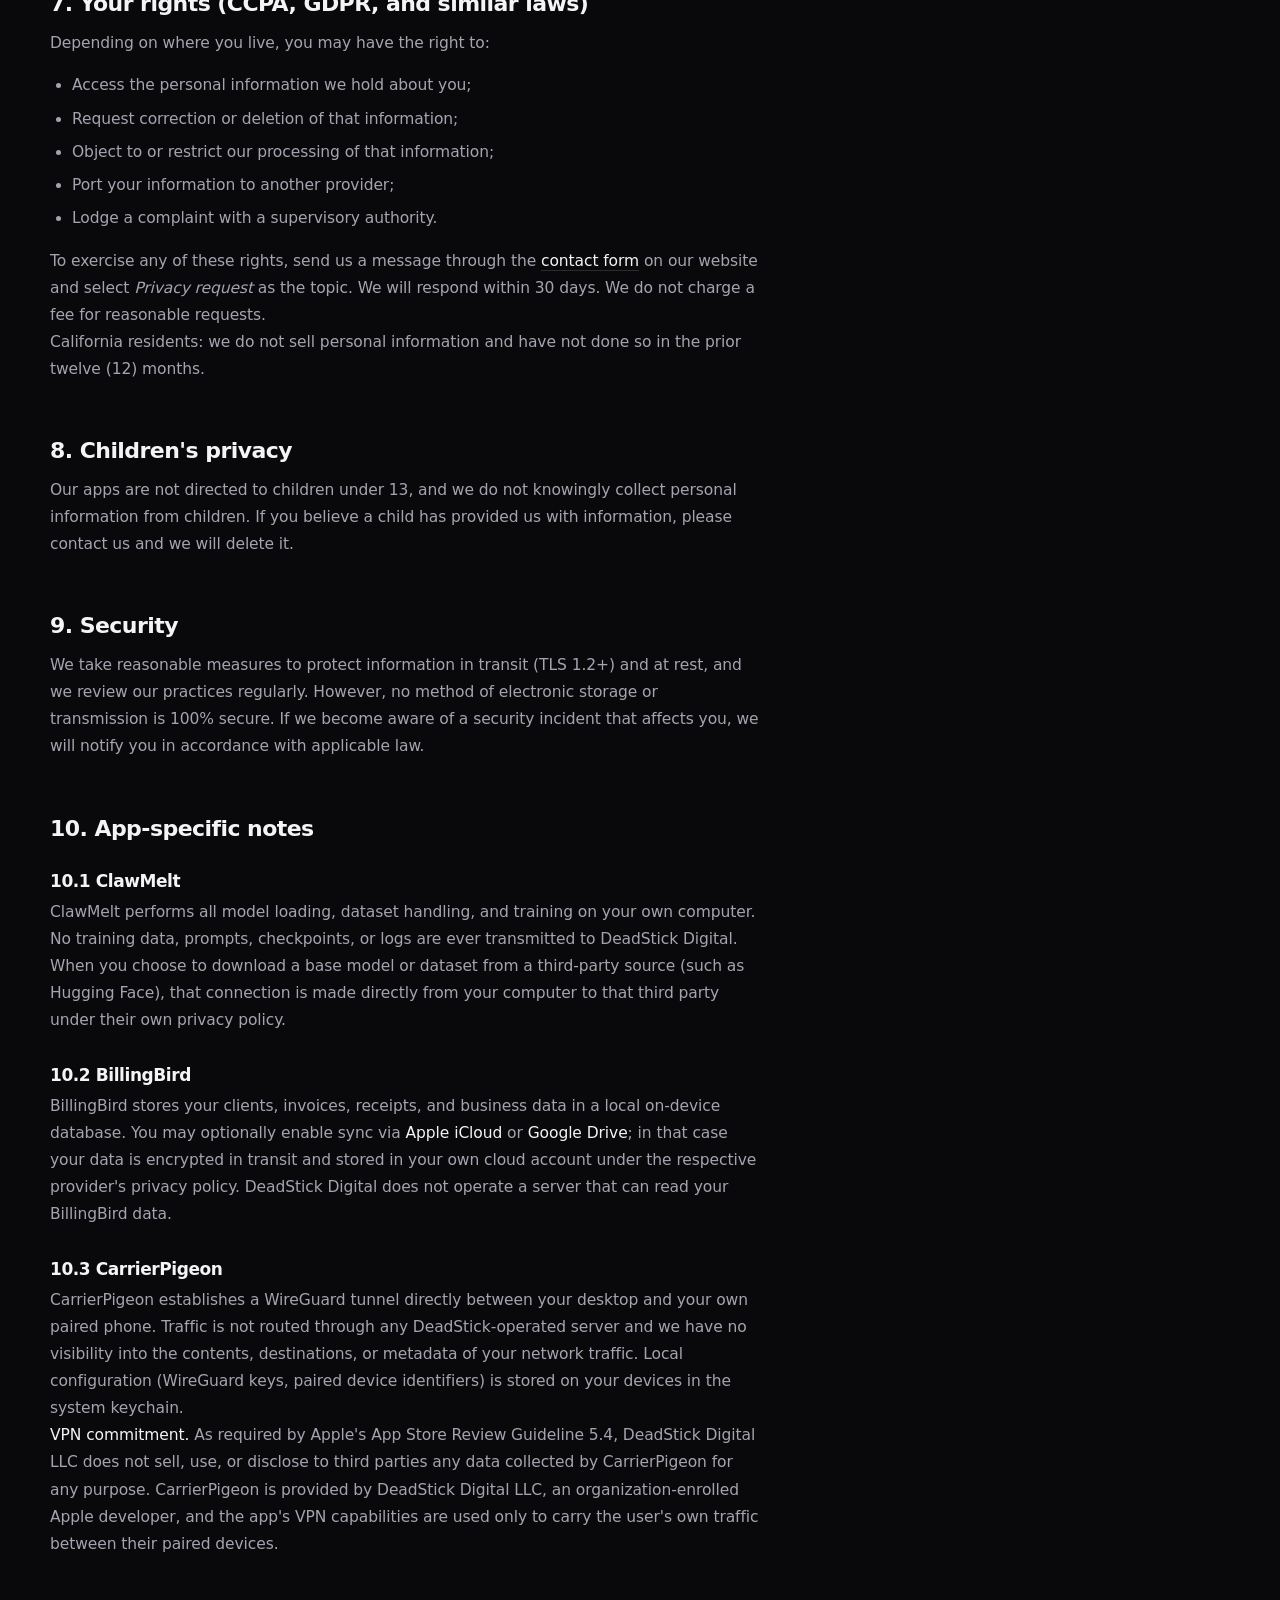
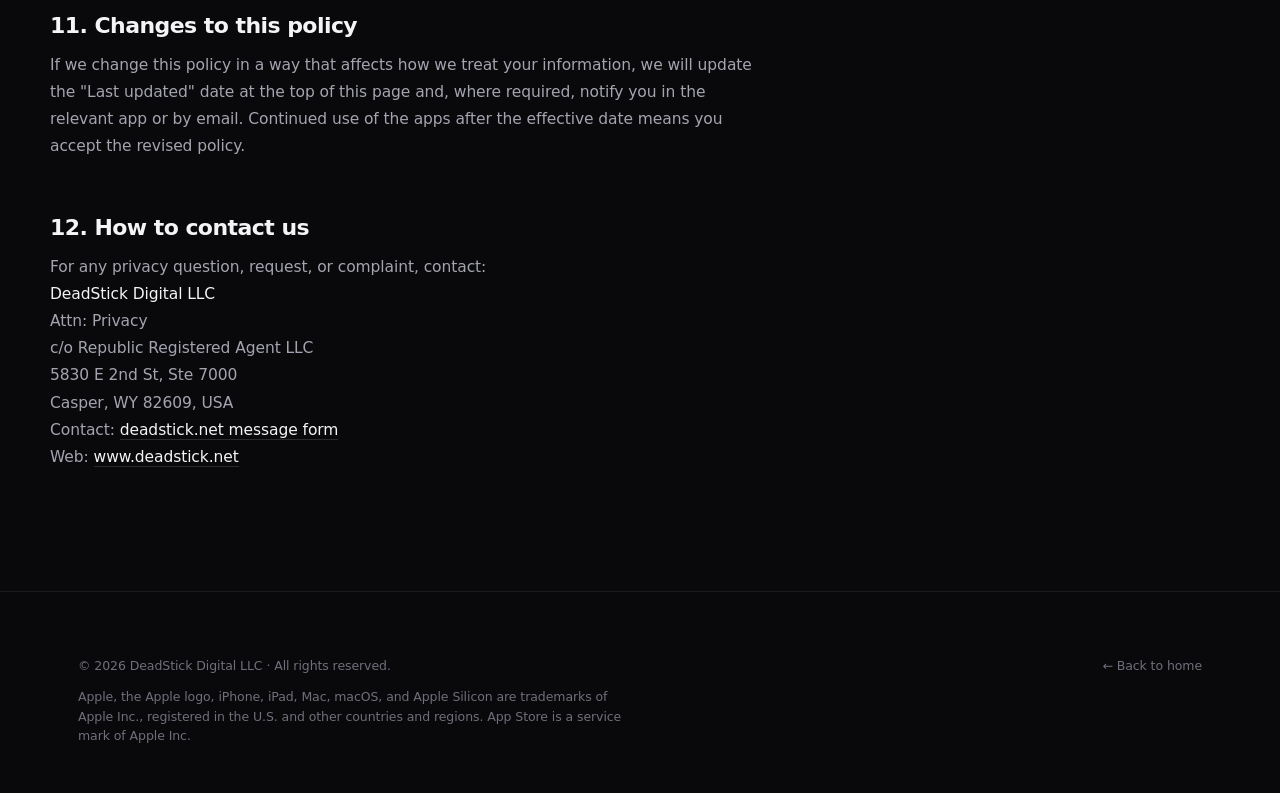
==== commit ad5d43b6: "Apple review: trademark attribution on all pages, 5.4 VPN commitment, soften CarrierPigeon copy" ====
--- a/privacy.html
+++ b/privacy.html
@@ -24,7 +24,7 @@
       <a href="privacy.html">Privacy</a>
       <a href="terms.html">Terms</a>
     </nav>
-    <a class="nav-cta" href="mailto:contact@deadstick.us">Contact</a>
+    <a class="nav-cta" href="index.html#contact">Contact</a>
   </div>
 </header>
 
@@ -76,7 +76,7 @@
     <p>This policy applies to <strong>DeadStick Digital LLC</strong>, a Wyoming limited liability
        company ("DeadStick", "we", "us"), and to these properties:</p>
     <ul>
-      <li>The website at <a href="https://www.deadstick.us">www.deadstick.us</a></li>
+      <li>The website at <a href="https://www.deadstick.net">www.deadstick.net</a></li>
       <li><strong>ClawMelt</strong> — a one-stop desktop training platform for large language models</li>
       <li><strong>BillingBird</strong> — an iOS and Android invoicing and receipt app</li>
       <li><strong>CarrierPigeon</strong> — a paired-device networking app for macOS, Windows, iOS, and Android</li>
@@ -127,9 +127,13 @@
     <ul>
       <li><strong>Apple Inc. and Google LLC</strong> — for App Store / Play Store distribution and
           payment processing.</li>
-      <li><strong>Our email provider</strong> — for receiving and replying to support mail sent to
-          <a href="mailto:contact@deadstick.us">contact@deadstick.us</a>.</li>
-      <li><strong>Our website host</strong> — for serving www.deadstick.us.</li>
+      <li><strong>Our email provider</strong> — for receiving and replying to messages you send us
+          through our contact form.</li>
+      <li><strong>Our contact-form provider (Web3Forms)</strong> — receives submissions from the
+          message form on our website and forwards them to us by email. Submissions include the
+          name, email address, topic, and message you type in, plus your IP address and a bot-check
+          result, which Web3Forms uses only for spam prevention.</li>
+      <li><strong>Our website host</strong> — for serving www.deadstick.net.</li>
     </ul>
     <p>We do not share information with advertisers, data brokers, or analytics networks. We may
        disclose information if required by law, by valid legal process, or to protect the rights,
@@ -149,9 +153,9 @@
       <li>Port your information to another provider;</li>
       <li>Lodge a complaint with a supervisory authority.</li>
     </ul>
-    <p>To exercise any of these rights, email us at
-       <a href="mailto:contact@deadstick.us">contact@deadstick.us</a>. We will respond within 30 days.
-       We do not charge a fee for reasonable requests.</p>
+    <p>To exercise any of these rights, send us a message through the
+       <a href="index.html#contact">contact form</a> on our website and select <em>Privacy request</em>
+       as the topic. We will respond within 30 days. We do not charge a fee for reasonable requests.</p>
     <p>California residents: we do not sell personal information and have not done so in the prior
        twelve (12) months.</p>
 
@@ -188,6 +192,11 @@
        visibility into the contents, destinations, or metadata of your network traffic. Local
        configuration (WireGuard keys, paired device identifiers) is stored on your devices in the
        system keychain.</p>
+    <p><strong>VPN commitment.</strong> As required by Apple's App Store Review Guideline 5.4,
+       DeadStick Digital LLC does not sell, use, or disclose to third parties any data collected by
+       CarrierPigeon for any purpose. CarrierPigeon is provided by DeadStick Digital LLC, an
+       organization-enrolled Apple developer, and the app's VPN capabilities are used only to carry
+       the user's own traffic between their paired devices.</p>
 
     <h2 id="changes">11. Changes to this policy</h2>
     <p>If we change this policy in a way that affects how we treat your information, we will update
@@ -202,8 +211,8 @@
       Attn: Privacy<br>
       c/o Republic Registered Agent LLC<br>5830 E 2nd St, Ste 7000<br>
       Casper, WY 82609, USA<br>
-      Email: <a href="mailto:contact@deadstick.us">contact@deadstick.us</a><br>
-      Web: <a href="https://www.deadstick.us">www.deadstick.us</a>
+      Contact: <a href="index.html#contact">deadstick.net message form</a><br>
+      Web: <a href="https://www.deadstick.net">www.deadstick.net</a>
     </p>
 
   </div>
@@ -216,6 +225,13 @@
       <div>© 2026 DeadStick Digital LLC · All rights reserved.</div>
       <div><a href="index.html">← Back to home</a></div>
     </div>
+    <div class="footer-bottom" style="border:0; padding-top:12px;">
+      <div class="legal-note">
+        Apple, the Apple logo, iPhone, iPad, Mac, macOS, and Apple Silicon are trademarks of
+        Apple Inc., registered in the U.S. and other countries and regions. App Store is a
+        service mark of Apple Inc.
+      </div>
+    </div>
   </div>
 </footer>
 
--- a/styles.css
+++ b/styles.css
@@ -501,6 +501,137 @@
   .cta-panel { grid-template-columns: 1fr; padding: 32px; }
 }
 
+/* --------------------- Contact form --------------------- */
+
+.cta-panel-form {
+  align-items: stretch;
+}
+.cta-panel-form .cta-intro {
+  display: flex;
+  flex-direction: column;
+  gap: 28px;
+}
+.cta-panel-form .cta-intro .cta-meta {
+  margin-top: auto;
+}
+
+.contact-form {
+  display: flex;
+  flex-direction: column;
+  gap: 14px;
+  padding: 28px;
+  border-radius: var(--radius-md);
+  border: 1px solid var(--border);
+  background: rgba(0, 0, 0, 0.22);
+  position: relative;
+}
+
+.cf-row {
+  display: grid;
+  grid-template-columns: 1fr 1fr;
+  gap: 14px;
+}
+@media (max-width: 520px) {
+  .cf-row { grid-template-columns: 1fr; }
+}
+
+.cf-field {
+  display: flex;
+  flex-direction: column;
+  gap: 6px;
+  font-size: 11px;
+  text-transform: uppercase;
+  letter-spacing: 0.12em;
+  color: var(--text-soft);
+  font-weight: 500;
+}
+
+.cf-field input,
+.cf-field select,
+.cf-field textarea {
+  font-family: var(--font-sans);
+  font-size: 14.5px;
+  line-height: 1.5;
+  letter-spacing: 0;
+  text-transform: none;
+  font-weight: 400;
+  color: var(--text);
+  background: var(--bg-elev);
+  border: 1px solid var(--border);
+  border-radius: var(--radius-sm);
+  padding: 12px 14px;
+  transition: border-color 0.2s ease, background 0.2s ease, box-shadow 0.2s ease;
+  width: 100%;
+  appearance: none;
+  -webkit-appearance: none;
+}
+.cf-field select {
+  background-image:
+    linear-gradient(45deg, transparent 50%, var(--text-muted) 50%),
+    linear-gradient(135deg, var(--text-muted) 50%, transparent 50%);
+  background-position:
+    calc(100% - 18px) 55%,
+    calc(100% - 13px) 55%;
+  background-size: 5px 5px, 5px 5px;
+  background-repeat: no-repeat;
+  padding-right: 36px;
+}
+.cf-field select option {
+  background: var(--bg-elev);
+  color: var(--text);
+}
+.cf-field input::placeholder,
+.cf-field textarea::placeholder {
+  color: var(--text-soft);
+}
+.cf-field input:focus,
+.cf-field select:focus,
+.cf-field textarea:focus {
+  outline: none;
+  border-color: var(--accent);
+  background: var(--bg-elev-2);
+  box-shadow: 0 0 0 3px rgba(196, 165, 255, 0.18);
+}
+.cf-field textarea {
+  resize: vertical;
+  min-height: 130px;
+}
+
+/* Honeypot — off-screen, not announced to assistive tech. */
+.cf-honeypot {
+  position: absolute !important;
+  left: -9999px !important;
+  top: -9999px !important;
+  width: 1px;
+  height: 1px;
+  opacity: 0;
+  pointer-events: none;
+}
+
+.contact-form .h-captcha {
+  margin-top: 4px;
+}
+
+.cf-submit {
+  margin-top: 4px;
+  align-self: flex-start;
+}
+
+.cf-status {
+  font-size: 13.5px;
+  color: var(--text-muted);
+  min-height: 1.2em;
+}
+.cf-status.is-error   { color: #ff9d8a; }
+.cf-status.is-success { color: #9fe6ba; }
+
+.cf-note {
+  color: var(--text-soft);
+  font-size: 12.5px;
+  line-height: 1.6;
+  margin: 0;
+}
+
 /* --------------------- Footer --------------------- */
 
 footer {
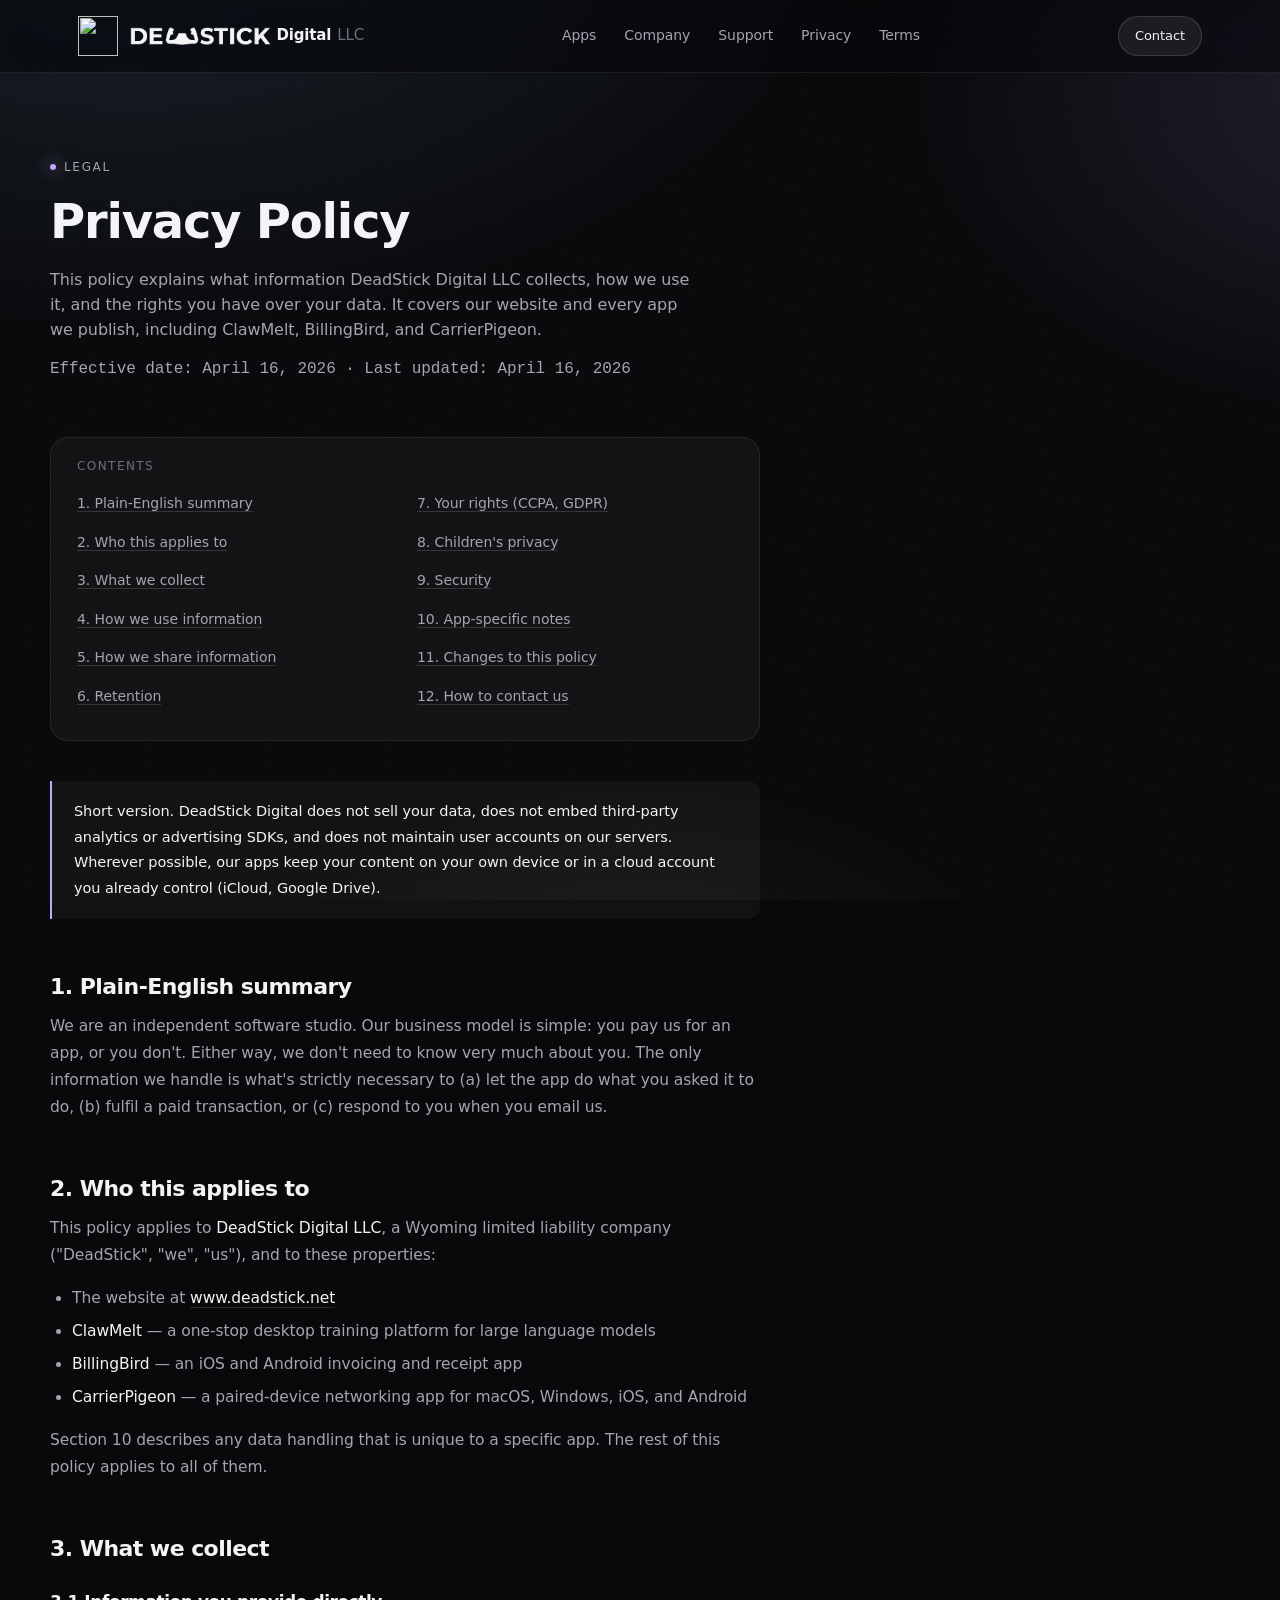
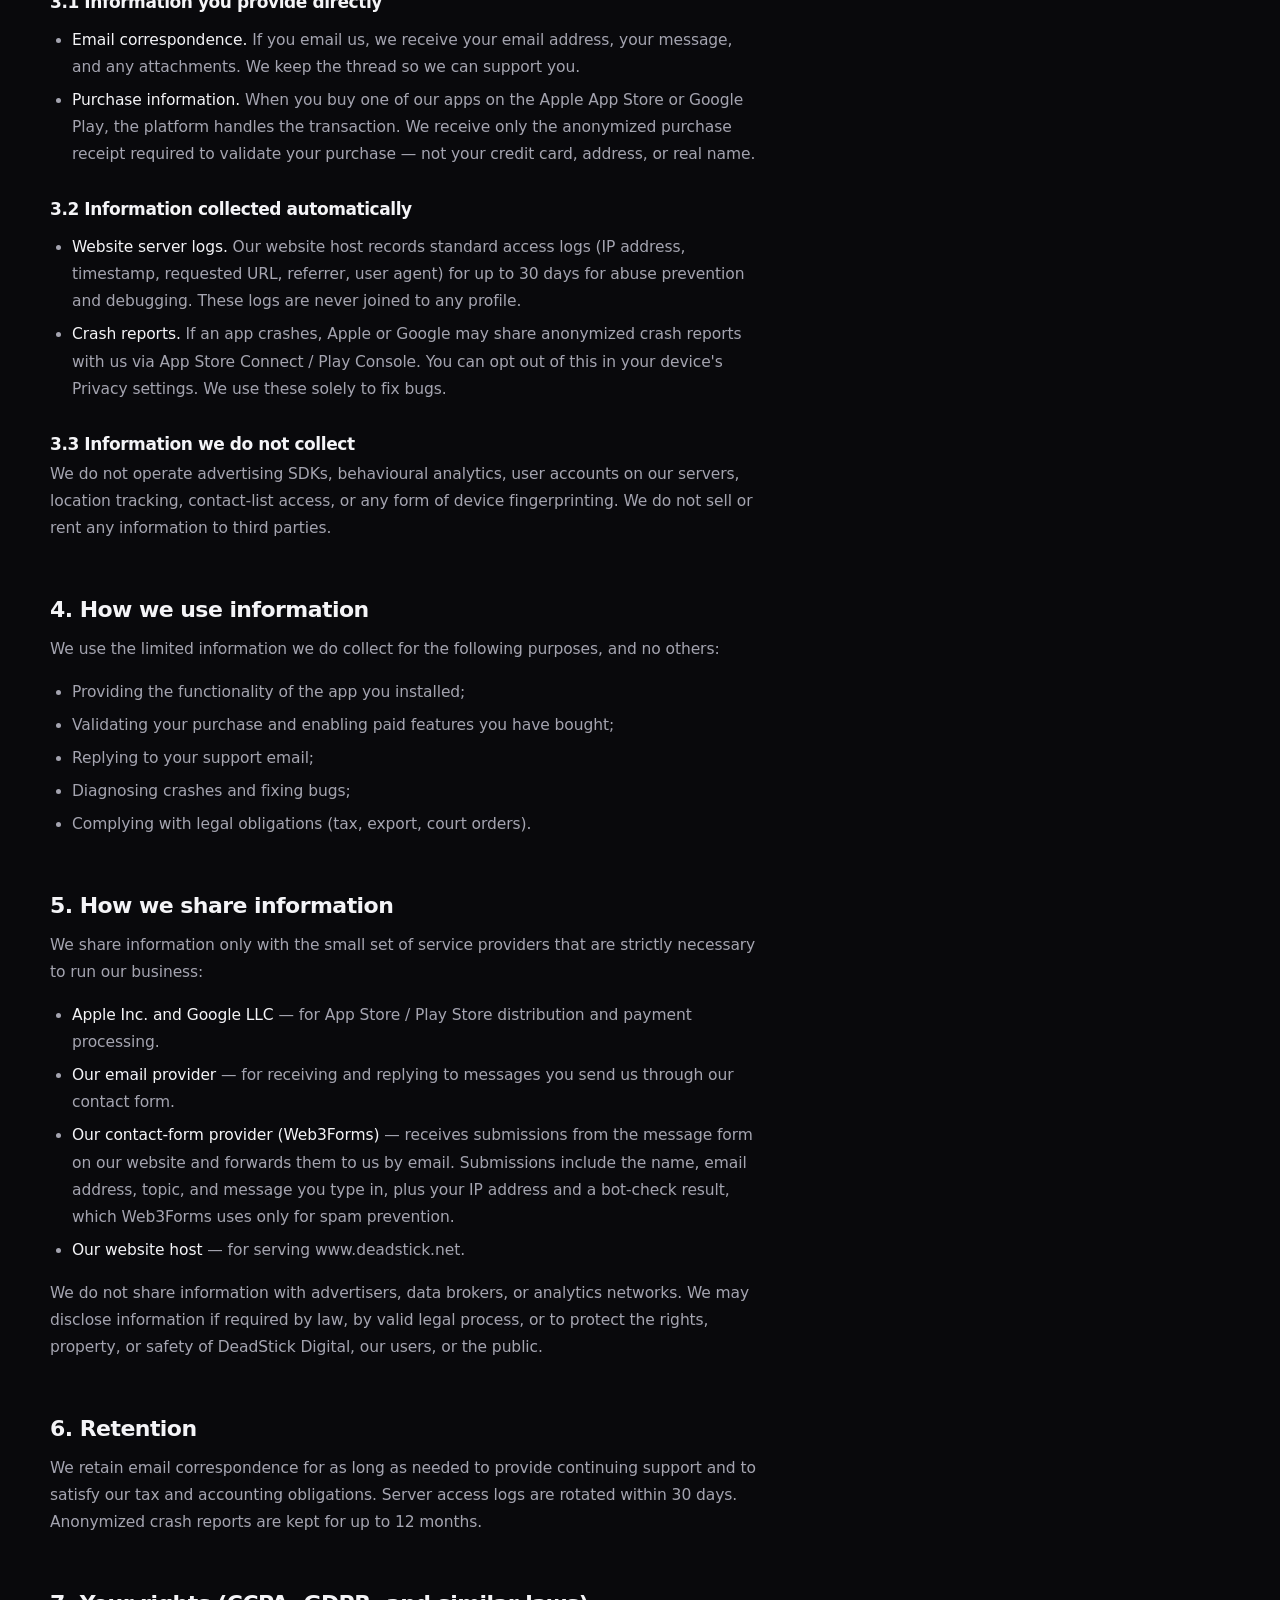
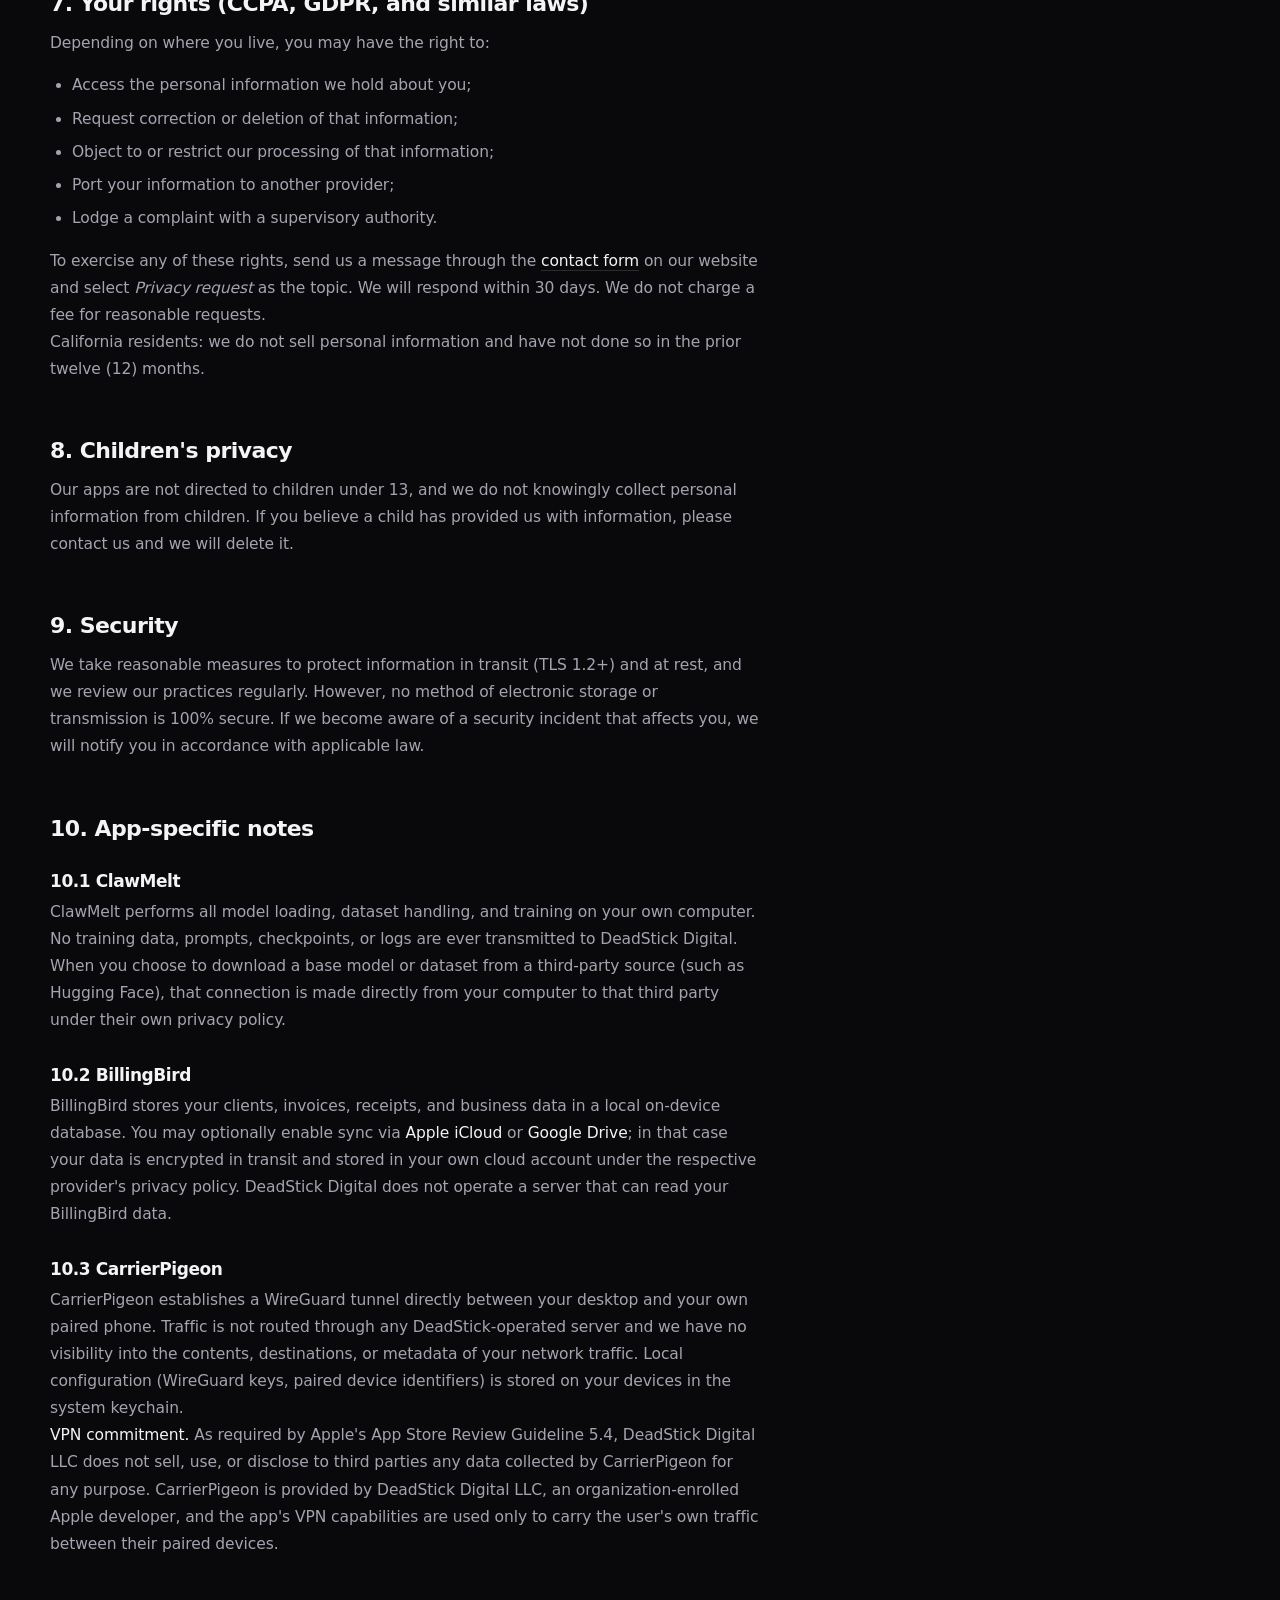
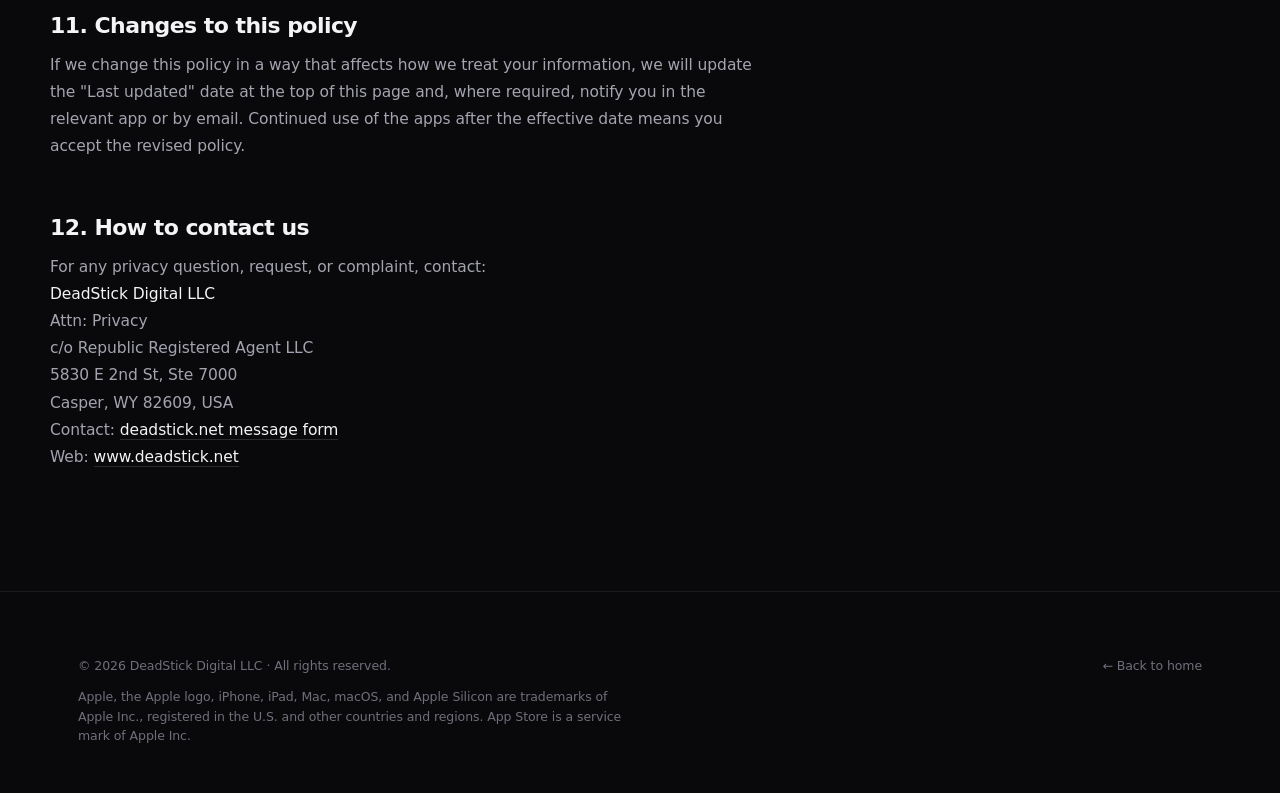
==== commit 328c5d1f: "Brand: larger squircle + DEADSTICK wordmark in nav, trim unused assets" ====
--- a/privacy.html
+++ b/privacy.html
@@ -6,7 +6,7 @@
   <meta name="theme-color" content="#09090c">
   <meta name="description" content="Privacy policy for DeadStick Digital LLC and our apps: ClawMelt, BillingBird, and CarrierPigeon.">
   <title>Privacy Policy — DeadStick Digital LLC</title>
-  <link rel="icon" type="image/png" href="icons/carrierpigeon.png">
+  <link rel="icon" type="image/png" href="assets/logo-mark-128.png">
   <link rel="stylesheet" href="styles.css">
 </head>
 <body>
@@ -14,8 +14,8 @@
 <header class="nav">
   <div class="nav-inner">
     <a class="brand" href="index.html">
-      <span class="brand-mark" aria-hidden="true"></span>
-      <span class="brand-name">DeadStick Digital <span class="brand-suffix">LLC</span></span>
+      <img class="brand-mark" src="assets/logo-mark-128.png" alt="" aria-hidden="true">
+      <span class="brand-name"><img class="brand-wordmark" src="assets/logo-wordmark-deadstick-silver.png" alt="DeadStick"> Digital <span class="brand-suffix">LLC</span></span>
     </a>
     <nav class="nav-links" aria-label="Primary">
       <a href="index.html#apps">Apps</a>
--- a/styles.css
+++ b/styles.css
@@ -179,27 +179,32 @@
 .brand {
   display: flex;
   align-items: center;
-  gap: 10px;
+  gap: 12px;
   font-weight: 600;
   letter-spacing: -0.01em;
 }
+/* Brand mark — the DeadStick Digital squircle logo, rendered as an <img> */
 .brand-mark {
-  width: 26px; height: 26px;
-  border-radius: 7px;
-  background:
-    radial-gradient(circle at 30% 20%, #fff 0 15%, transparent 16%),
-    linear-gradient(135deg, #1a1a26, #2a2a3a);
-  border: 1px solid var(--border-strong);
-  position: relative;
-  overflow: hidden;
-}
-.brand-mark::after {
-  content: "";
-  position: absolute;
-  inset: 0;
-  background: linear-gradient(135deg, transparent 48%, rgba(255,255,255,0.15) 50%, transparent 52%);
-}
-.brand-name { font-size: 15px; }
+  width: 40px;
+  height: 40px;
+  display: block;
+  flex-shrink: 0;
+  object-fit: contain;
+  /* keep the img crisp on HiDPI and preserve its alpha against any bg */
+}
+.brand-name {
+  font-size: 15px;
+  display: inline-flex;
+  align-items: center;
+  gap: 6px;
+}
+/* The DEADSTICK wordmark — replaces the plain-text "DeadStick" in the brand. */
+.brand-wordmark {
+  height: 18px;
+  width: auto;
+  display: block;
+  object-fit: contain;
+}
 .brand-suffix { color: var(--text-soft); font-weight: 400; }
 
 .nav-links {
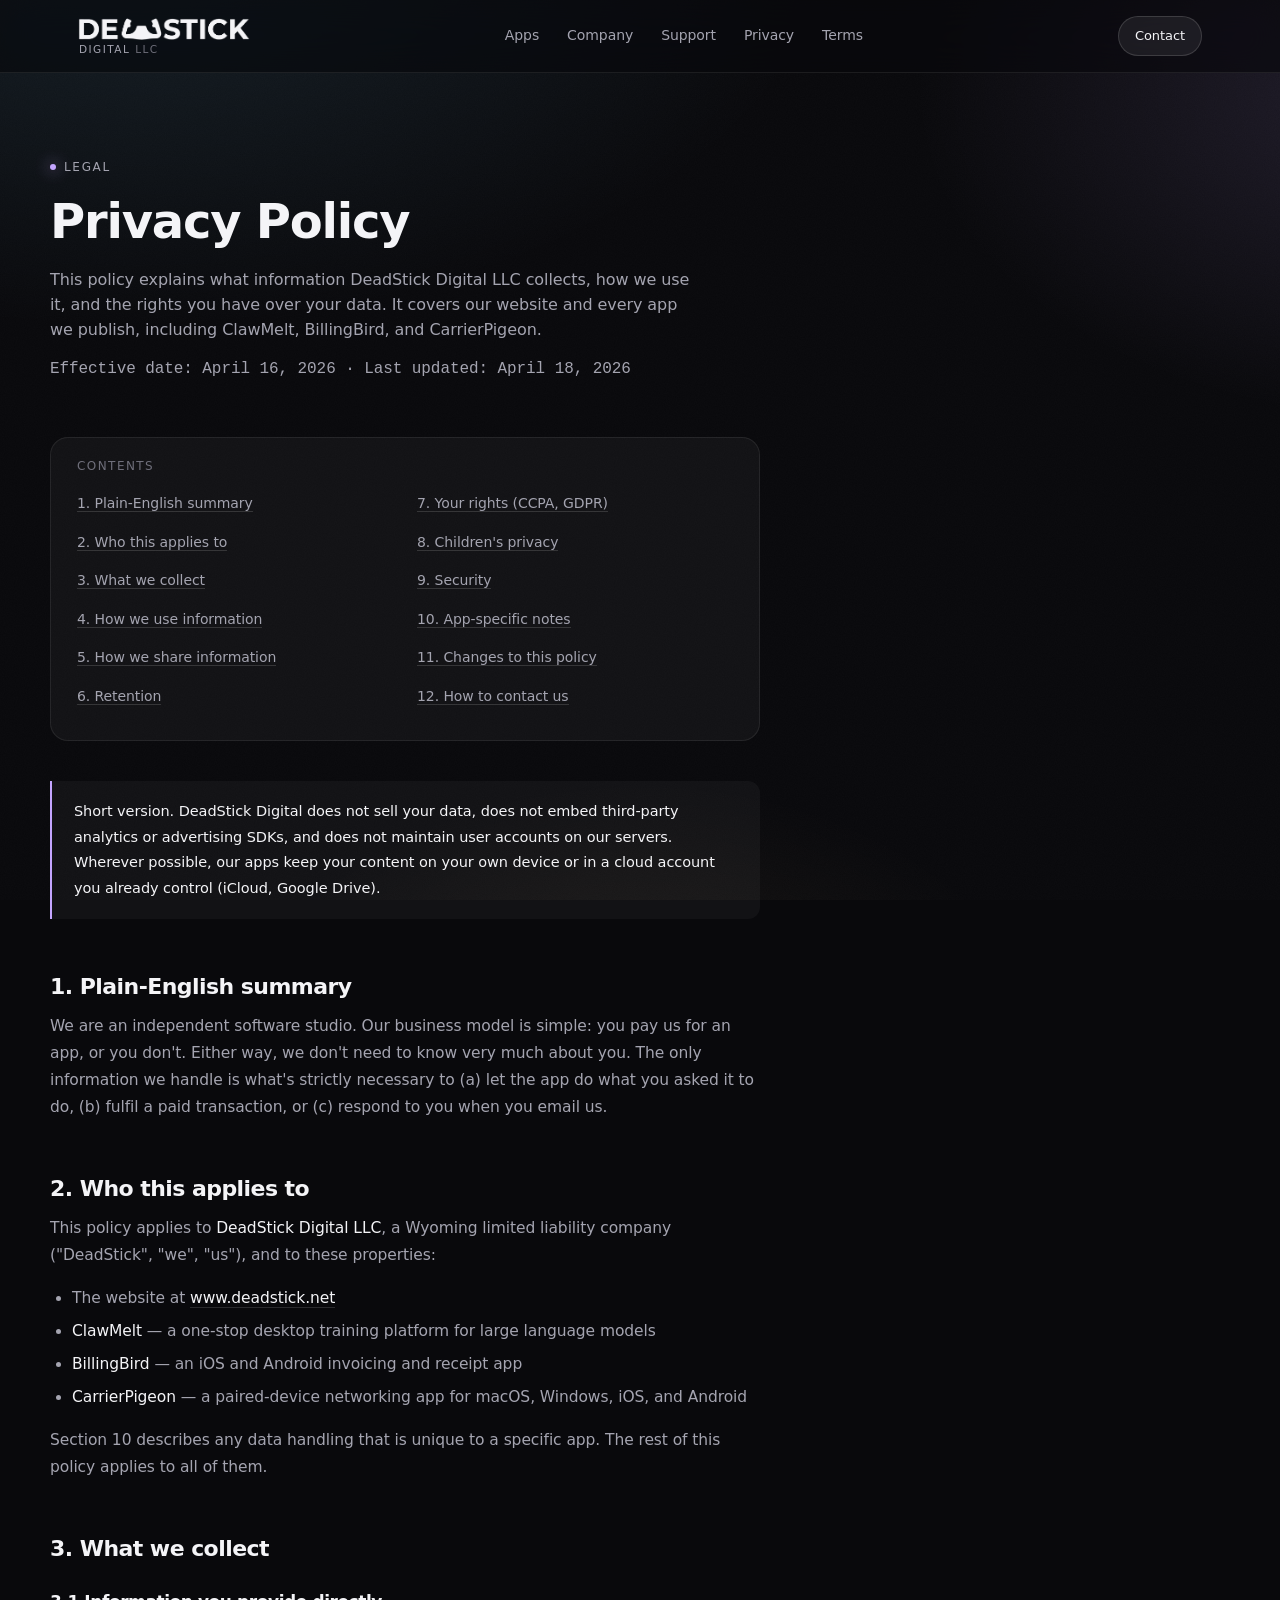
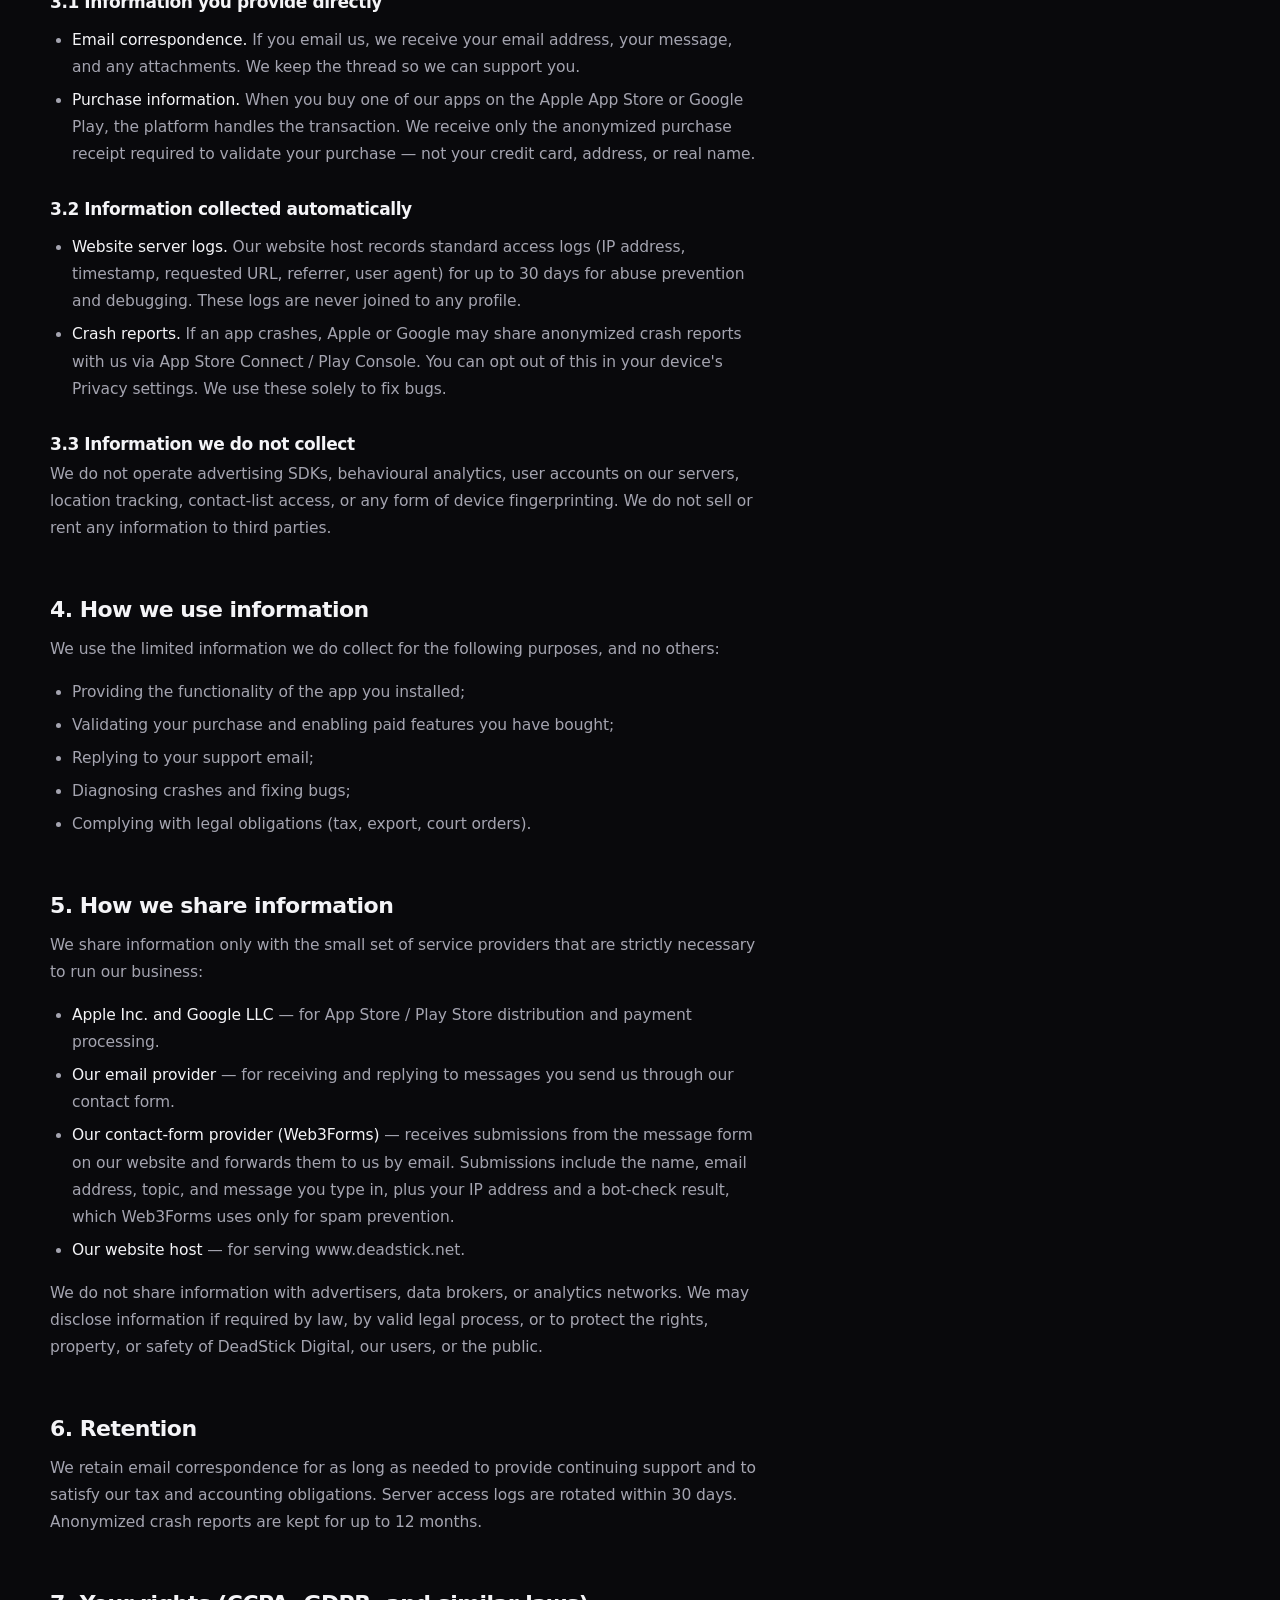
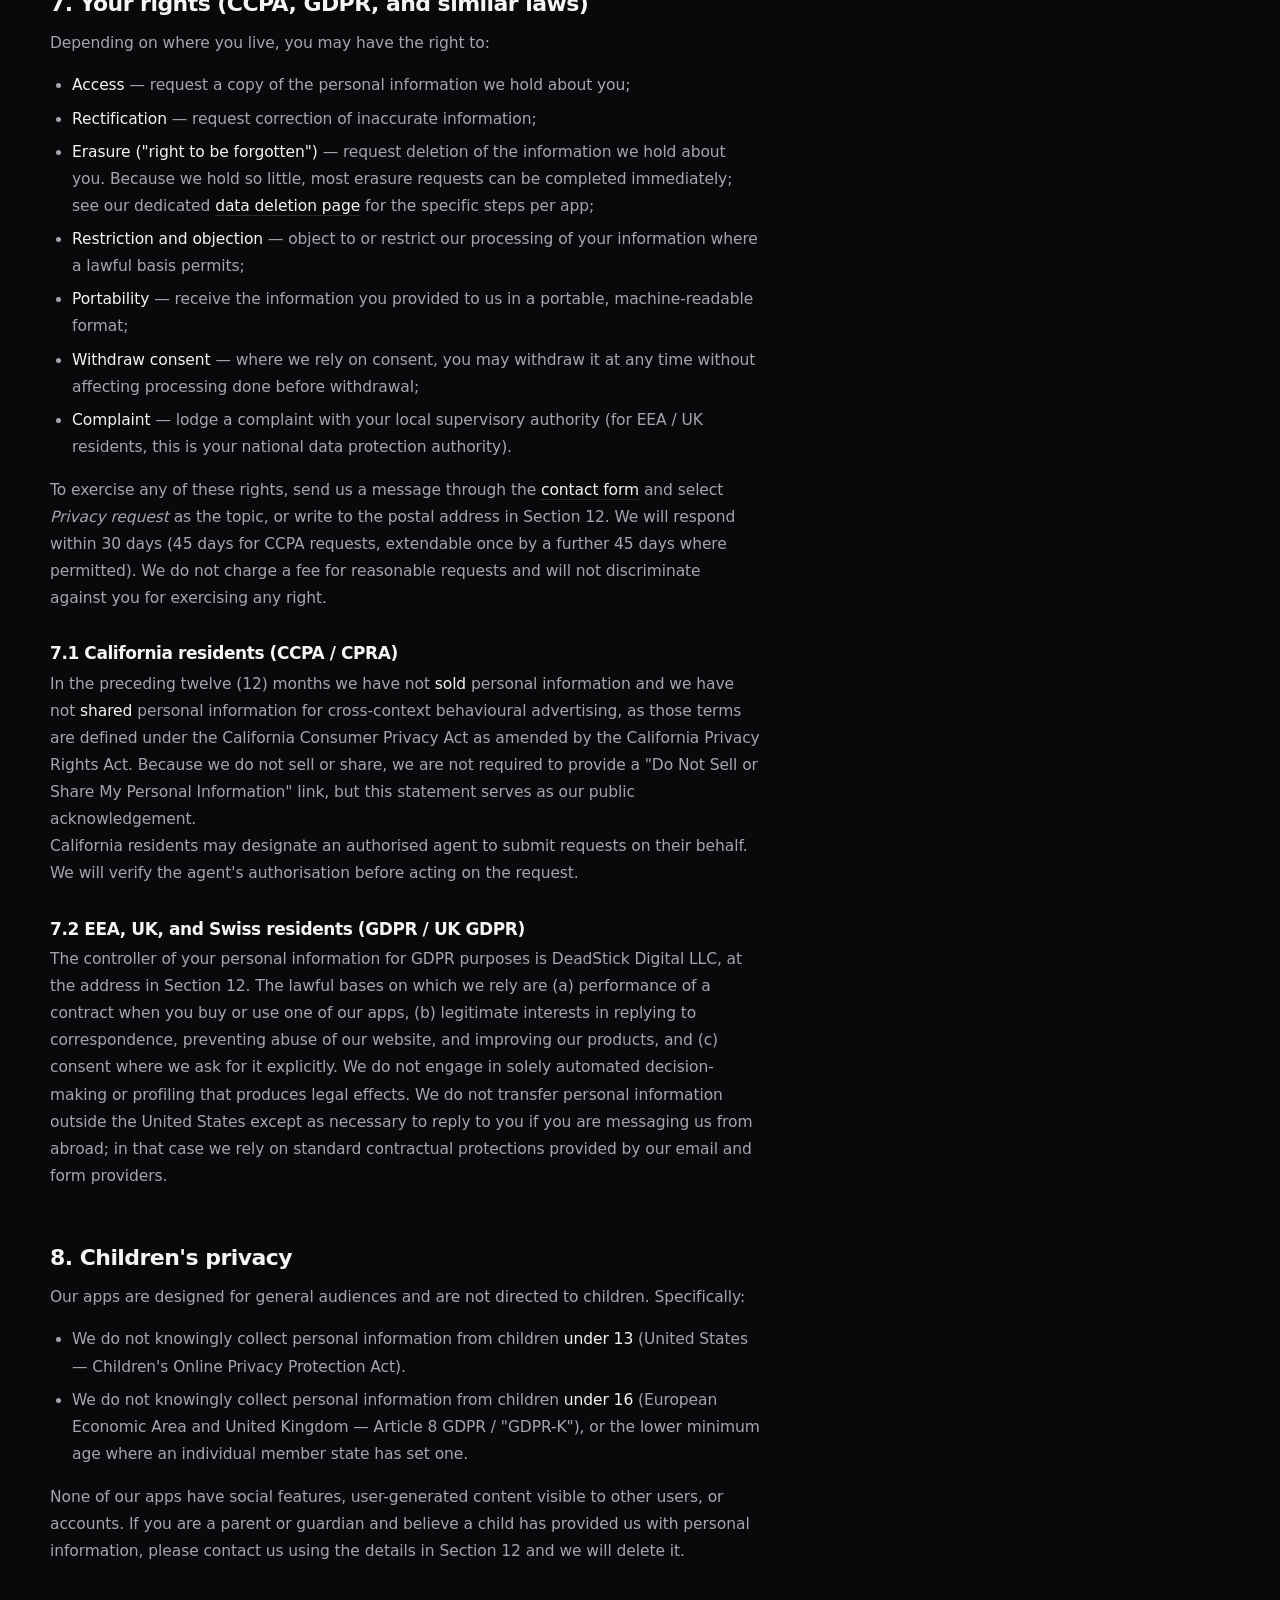
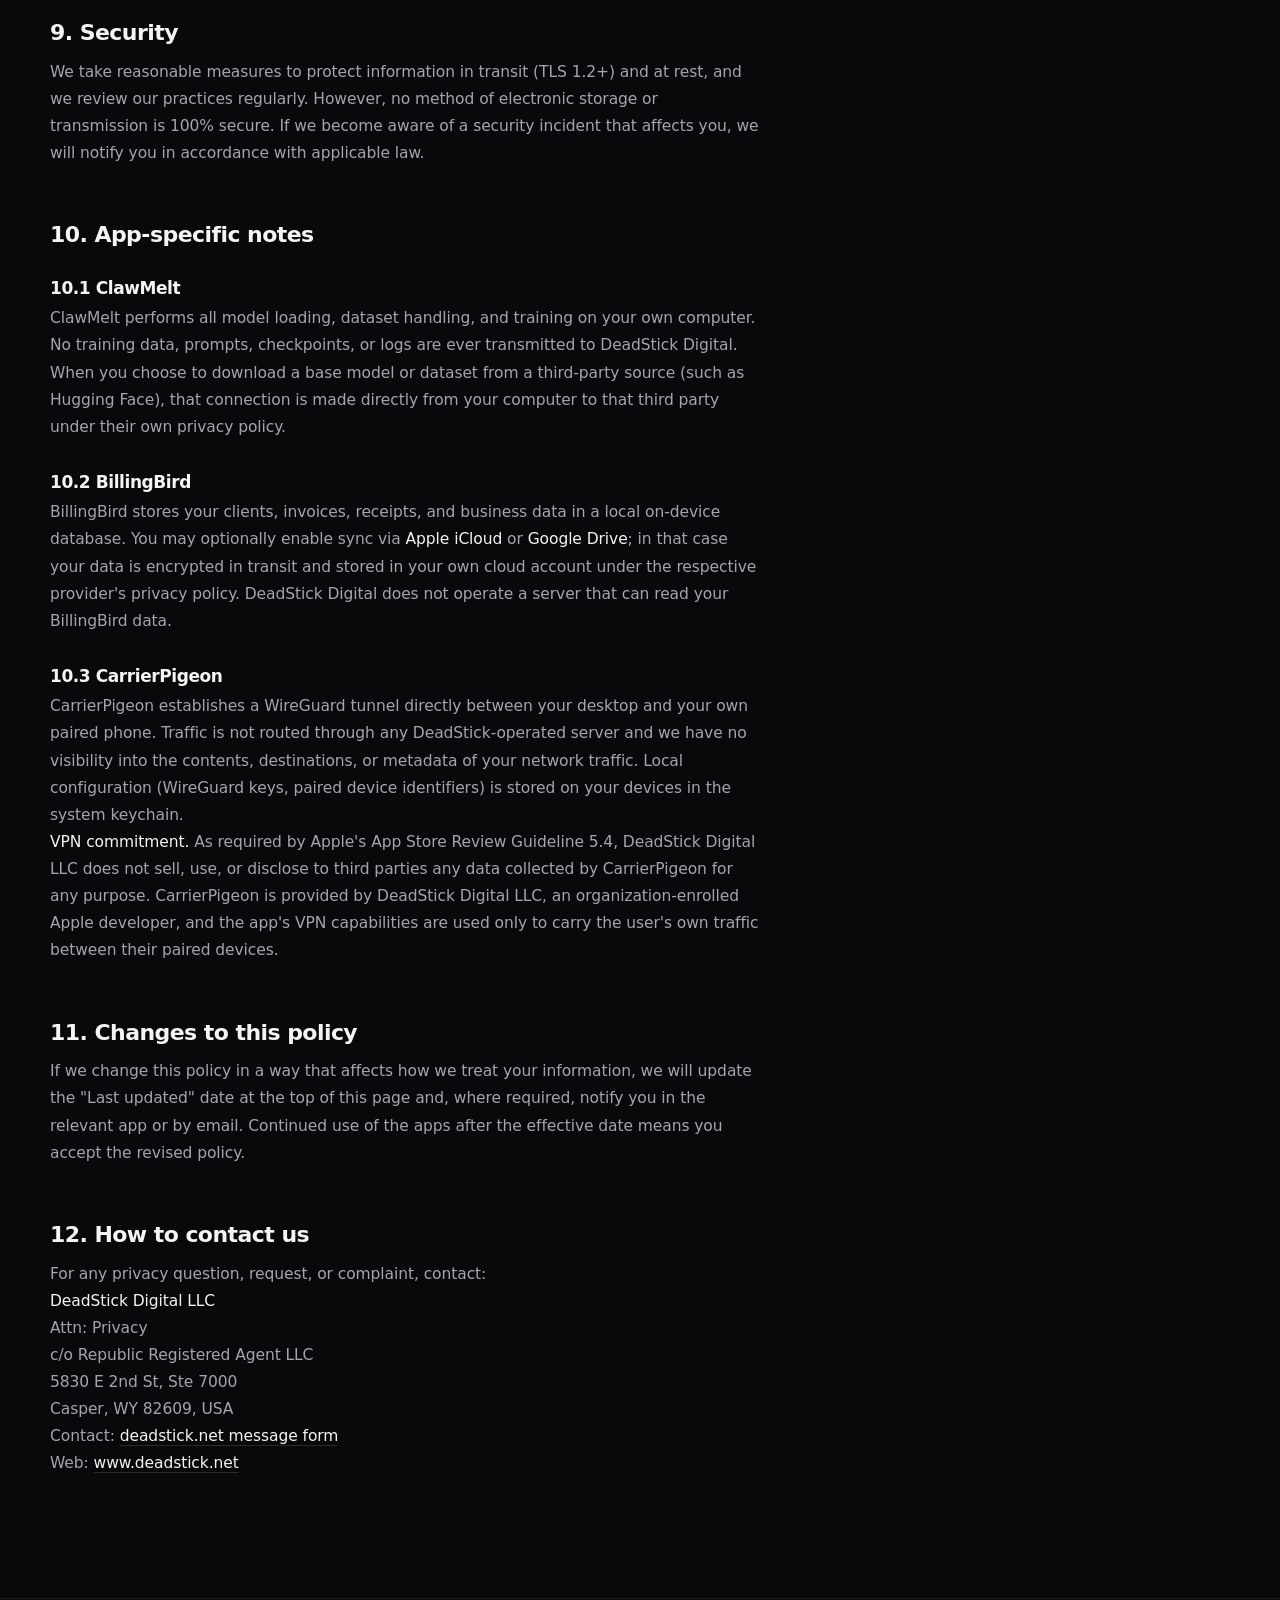
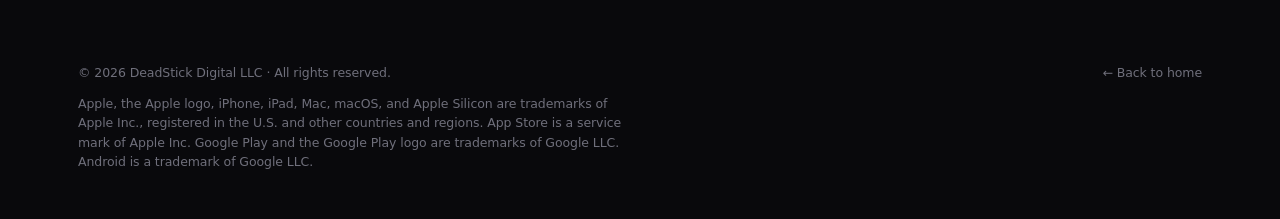
==== commit b99cc04f: "Add acknowledgements page; link from footer and support EULA section" ====
--- a/privacy.html
+++ b/privacy.html
@@ -13,9 +13,11 @@
 
 <header class="nav">
   <div class="nav-inner">
-    <a class="brand" href="index.html">
-      <img class="brand-mark" src="assets/logo-mark-128.png" alt="" aria-hidden="true">
-      <span class="brand-name"><img class="brand-wordmark" src="assets/logo-wordmark-deadstick-silver.png" alt="DeadStick"> Digital <span class="brand-suffix">LLC</span></span>
+    <a class="brand" href="index.html" aria-label="DeadStick Digital LLC — home">
+      <span class="brand-lockup">
+        <img class="brand-wordmark" src="assets/logo-wordmark-deadstick-silver.png" alt="DeadStick" width="172" height="22">
+        <span class="brand-sub">Digital <span class="brand-suffix">LLC</span></span>
+      </span>
     </a>
     <nav class="nav-links" aria-label="Primary">
       <a href="index.html#apps">Apps</a>
@@ -36,7 +38,7 @@
     <p>This policy explains what information DeadStick Digital LLC collects, how we use it, and the
        rights you have over your data. It covers our website and every app we publish, including
        ClawMelt, BillingBird, and CarrierPigeon.</p>
-    <p class="muted mono" style="margin-top:14px;">Effective date: April 16, 2026 · Last updated: April 16, 2026</p>
+    <p class="muted mono" style="margin-top:14px;">Effective date: April 16, 2026 · Last updated: April 18, 2026</p>
   </div>
 
   <div class="doc-body">
@@ -147,22 +149,59 @@
     <h2 id="rights">7. Your rights (CCPA, GDPR, and similar laws)</h2>
     <p>Depending on where you live, you may have the right to:</p>
     <ul>
-      <li>Access the personal information we hold about you;</li>
-      <li>Request correction or deletion of that information;</li>
-      <li>Object to or restrict our processing of that information;</li>
-      <li>Port your information to another provider;</li>
-      <li>Lodge a complaint with a supervisory authority.</li>
+      <li><strong>Access</strong> — request a copy of the personal information we hold about you;</li>
+      <li><strong>Rectification</strong> — request correction of inaccurate information;</li>
+      <li><strong>Erasure ("right to be forgotten")</strong> — request deletion of the information
+          we hold about you. Because we hold so little, most erasure requests can be completed
+          immediately; see our dedicated <a href="deletion.html">data deletion page</a> for the
+          specific steps per app;</li>
+      <li><strong>Restriction and objection</strong> — object to or restrict our processing of your
+          information where a lawful basis permits;</li>
+      <li><strong>Portability</strong> — receive the information you provided to us in a portable,
+          machine-readable format;</li>
+      <li><strong>Withdraw consent</strong> — where we rely on consent, you may withdraw it at any
+          time without affecting processing done before withdrawal;</li>
+      <li><strong>Complaint</strong> — lodge a complaint with your local supervisory authority
+          (for EEA / UK residents, this is your national data protection authority).</li>
     </ul>
     <p>To exercise any of these rights, send us a message through the
-       <a href="index.html#contact">contact form</a> on our website and select <em>Privacy request</em>
-       as the topic. We will respond within 30 days. We do not charge a fee for reasonable requests.</p>
-    <p>California residents: we do not sell personal information and have not done so in the prior
-       twelve (12) months.</p>
+       <a href="index.html#contact">contact form</a> and select <em>Privacy request</em> as the topic,
+       or write to the postal address in Section 12. We will respond within 30 days (45 days for CCPA
+       requests, extendable once by a further 45 days where permitted). We do not charge a fee for
+       reasonable requests and will not discriminate against you for exercising any right.</p>
+
+    <h3>7.1 California residents (CCPA / CPRA)</h3>
+    <p>In the preceding twelve (12) months we have not <strong>sold</strong> personal information and
+       we have not <strong>shared</strong> personal information for cross-context behavioural
+       advertising, as those terms are defined under the California Consumer Privacy Act as amended
+       by the California Privacy Rights Act. Because we do not sell or share, we are not required to
+       provide a "Do Not Sell or Share My Personal Information" link, but this statement serves as our
+       public acknowledgement.</p>
+    <p>California residents may designate an authorised agent to submit requests on their behalf. We
+       will verify the agent's authorisation before acting on the request.</p>
+
+    <h3>7.2 EEA, UK, and Swiss residents (GDPR / UK GDPR)</h3>
+    <p>The controller of your personal information for GDPR purposes is DeadStick Digital LLC, at
+       the address in Section 12. The lawful bases on which we rely are (a) performance of a contract
+       when you buy or use one of our apps, (b) legitimate interests in replying to correspondence,
+       preventing abuse of our website, and improving our products, and (c) consent where we ask for
+       it explicitly. We do not engage in solely automated decision-making or profiling that produces
+       legal effects. We do not transfer personal information outside the United States except as
+       necessary to reply to you if you are messaging us from abroad; in that case we rely on standard
+       contractual protections provided by our email and form providers.</p>
 
     <h2 id="children">8. Children's privacy</h2>
-    <p>Our apps are not directed to children under 13, and we do not knowingly collect personal
-       information from children. If you believe a child has provided us with information, please
-       contact us and we will delete it.</p>
+    <p>Our apps are designed for general audiences and are not directed to children. Specifically:</p>
+    <ul>
+      <li>We do not knowingly collect personal information from children <strong>under 13</strong>
+          (United States — Children's Online Privacy Protection Act).</li>
+      <li>We do not knowingly collect personal information from children <strong>under 16</strong>
+          (European Economic Area and United Kingdom — Article 8 GDPR / "GDPR-K"), or the lower
+          minimum age where an individual member state has set one.</li>
+    </ul>
+    <p>None of our apps have social features, user-generated content visible to other users, or
+       accounts. If you are a parent or guardian and believe a child has provided us with personal
+       information, please contact us using the details in Section 12 and we will delete it.</p>
 
     <h2 id="security">9. Security</h2>
     <p>We take reasonable measures to protect information in transit (TLS 1.2+) and at rest, and we
@@ -229,7 +268,8 @@
       <div class="legal-note">
         Apple, the Apple logo, iPhone, iPad, Mac, macOS, and Apple Silicon are trademarks of
         Apple Inc., registered in the U.S. and other countries and regions. App Store is a
-        service mark of Apple Inc.
+        service mark of Apple Inc. Google Play and the Google Play logo are trademarks of
+        Google LLC. Android is a trademark of Google LLC.
       </div>
     </div>
   </div>
--- a/styles.css
+++ b/styles.css
@@ -176,34 +176,35 @@
   gap: 24px;
 }
 
+/* Brand lockup: DEADSTICK wordmark over "Digital LLC" — no separate icon. */
 .brand {
-  display: flex;
-  align-items: center;
-  gap: 12px;
-  font-weight: 600;
-  letter-spacing: -0.01em;
-}
-/* Brand mark — the DeadStick Digital squircle logo, rendered as an <img> */
-.brand-mark {
-  width: 40px;
-  height: 40px;
-  display: block;
-  flex-shrink: 0;
-  object-fit: contain;
-  /* keep the img crisp on HiDPI and preserve its alpha against any bg */
-}
-.brand-name {
-  font-size: 15px;
   display: inline-flex;
   align-items: center;
-  gap: 6px;
-}
-/* The DEADSTICK wordmark — replaces the plain-text "DeadStick" in the brand. */
+  text-decoration: none;
+  line-height: 1;
+  letter-spacing: -0.01em;
+  font-weight: 600;
+}
+.brand-lockup {
+  display: flex;
+  flex-direction: column;
+  align-items: flex-start;
+  gap: 4px;
+  line-height: 1;
+}
 .brand-wordmark {
-  height: 18px;
+  height: 22px;
   width: auto;
+  max-width: none;       /* defeat the global img { max-width: 100% } */
   display: block;
-  object-fit: contain;
+}
+.brand-sub {
+  font-size: 10.5px;
+  letter-spacing: 0.14em;
+  text-transform: uppercase;
+  color: var(--text-muted);
+  font-weight: 500;
+  padding-left: 1px;     /* optical alignment with wordmark left edge */
 }
 .brand-suffix { color: var(--text-soft); font-weight: 400; }
 
